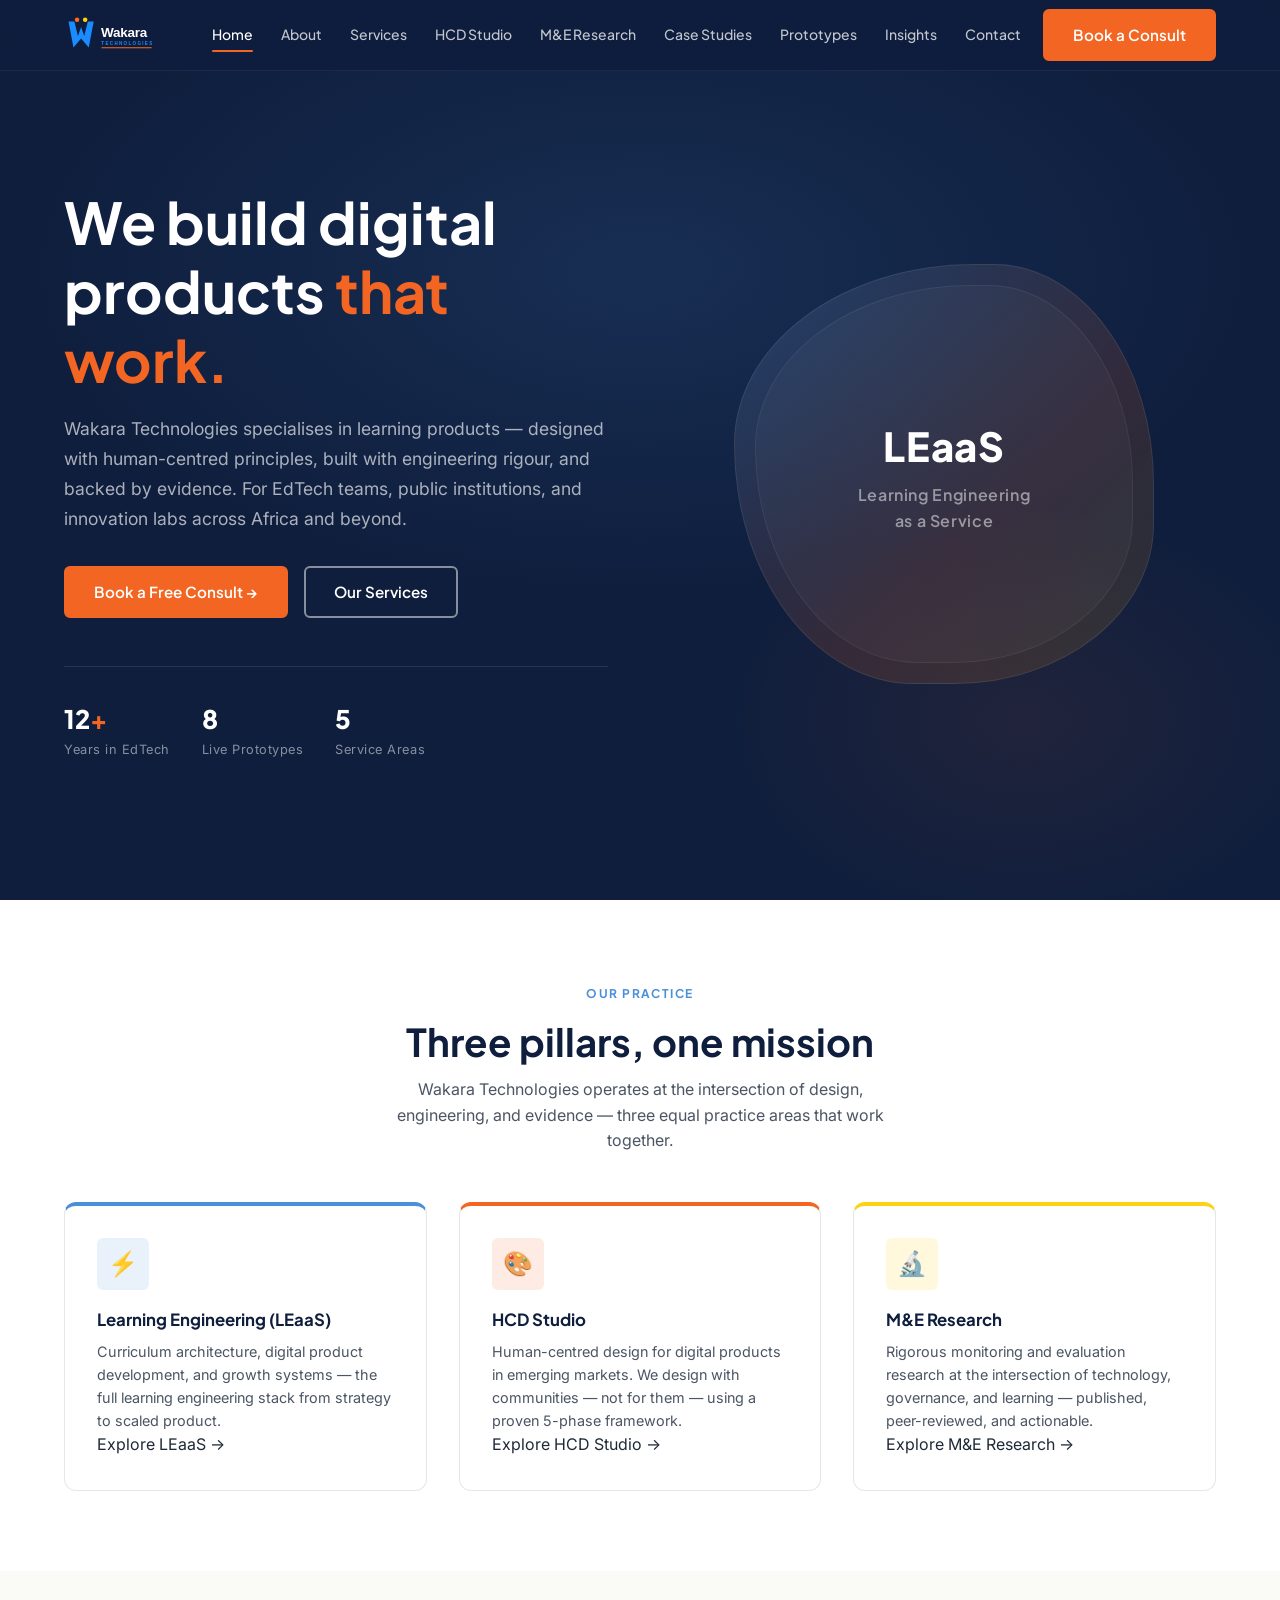
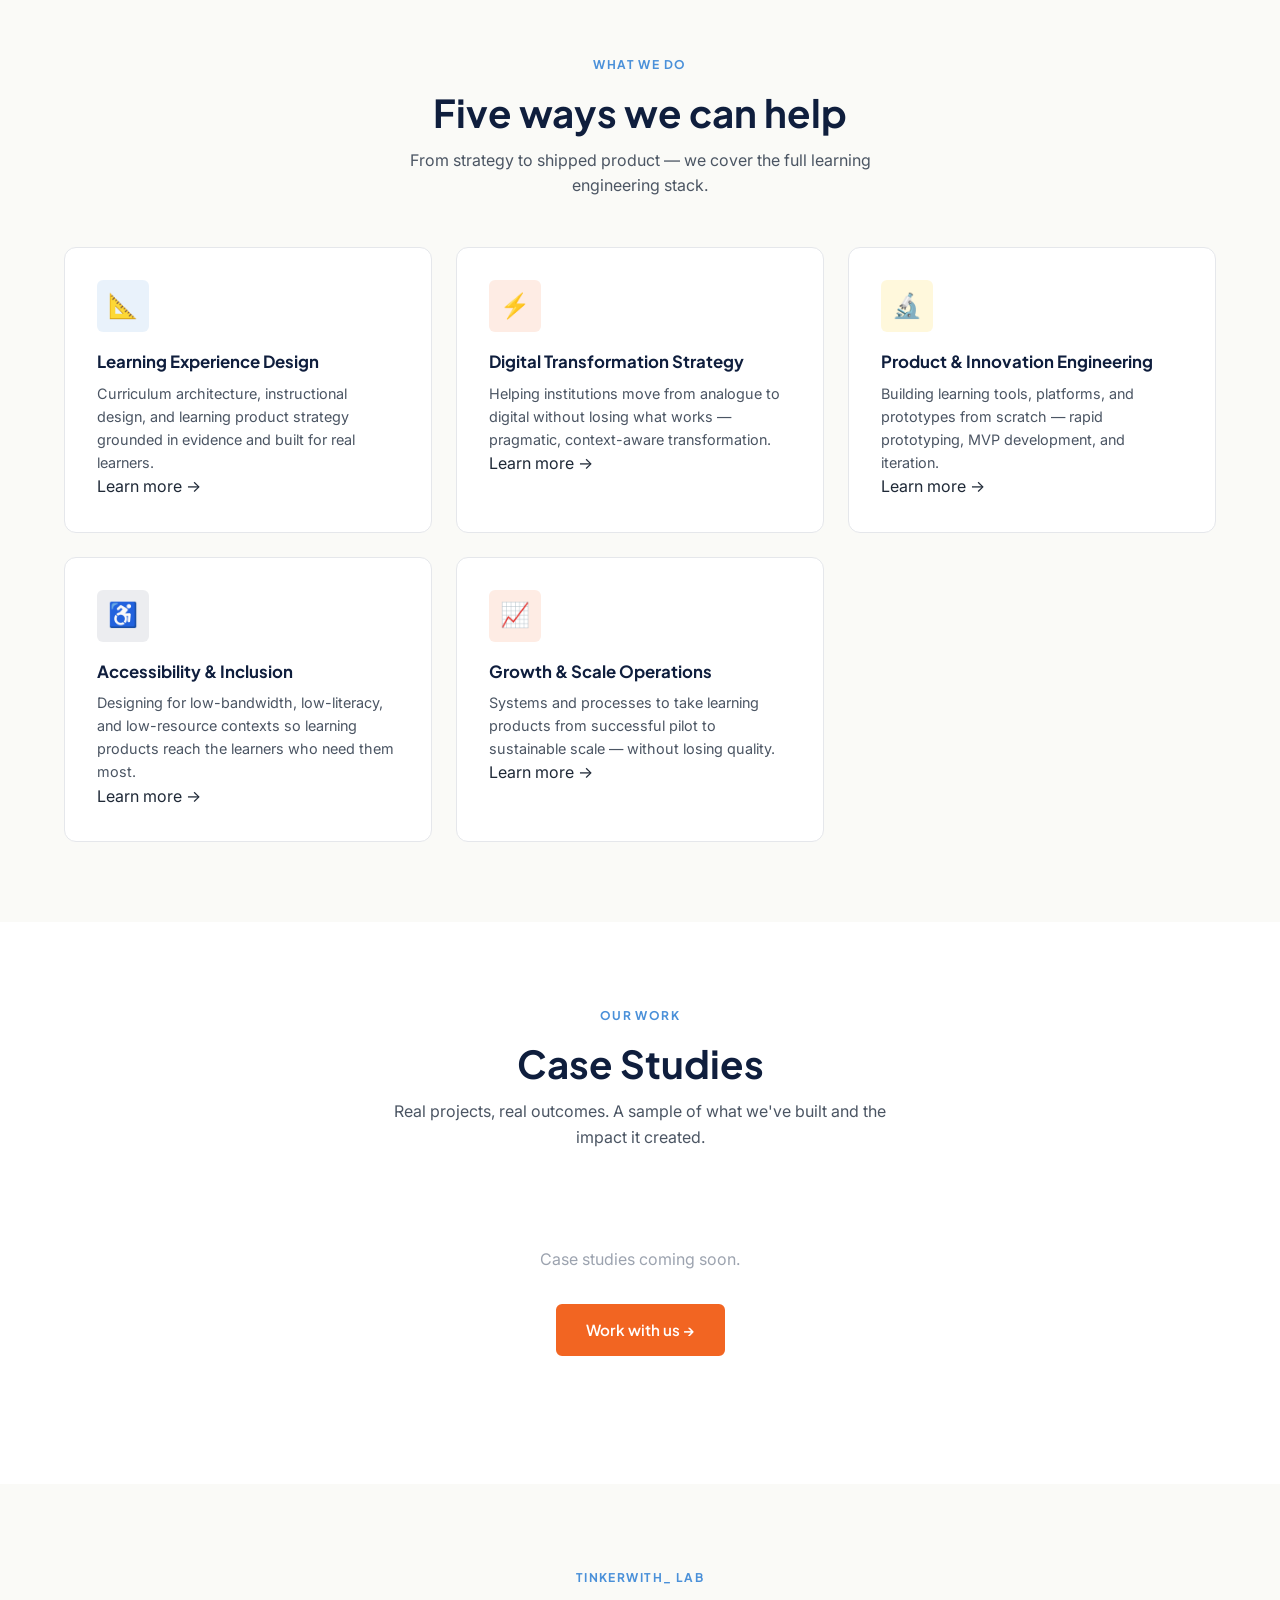
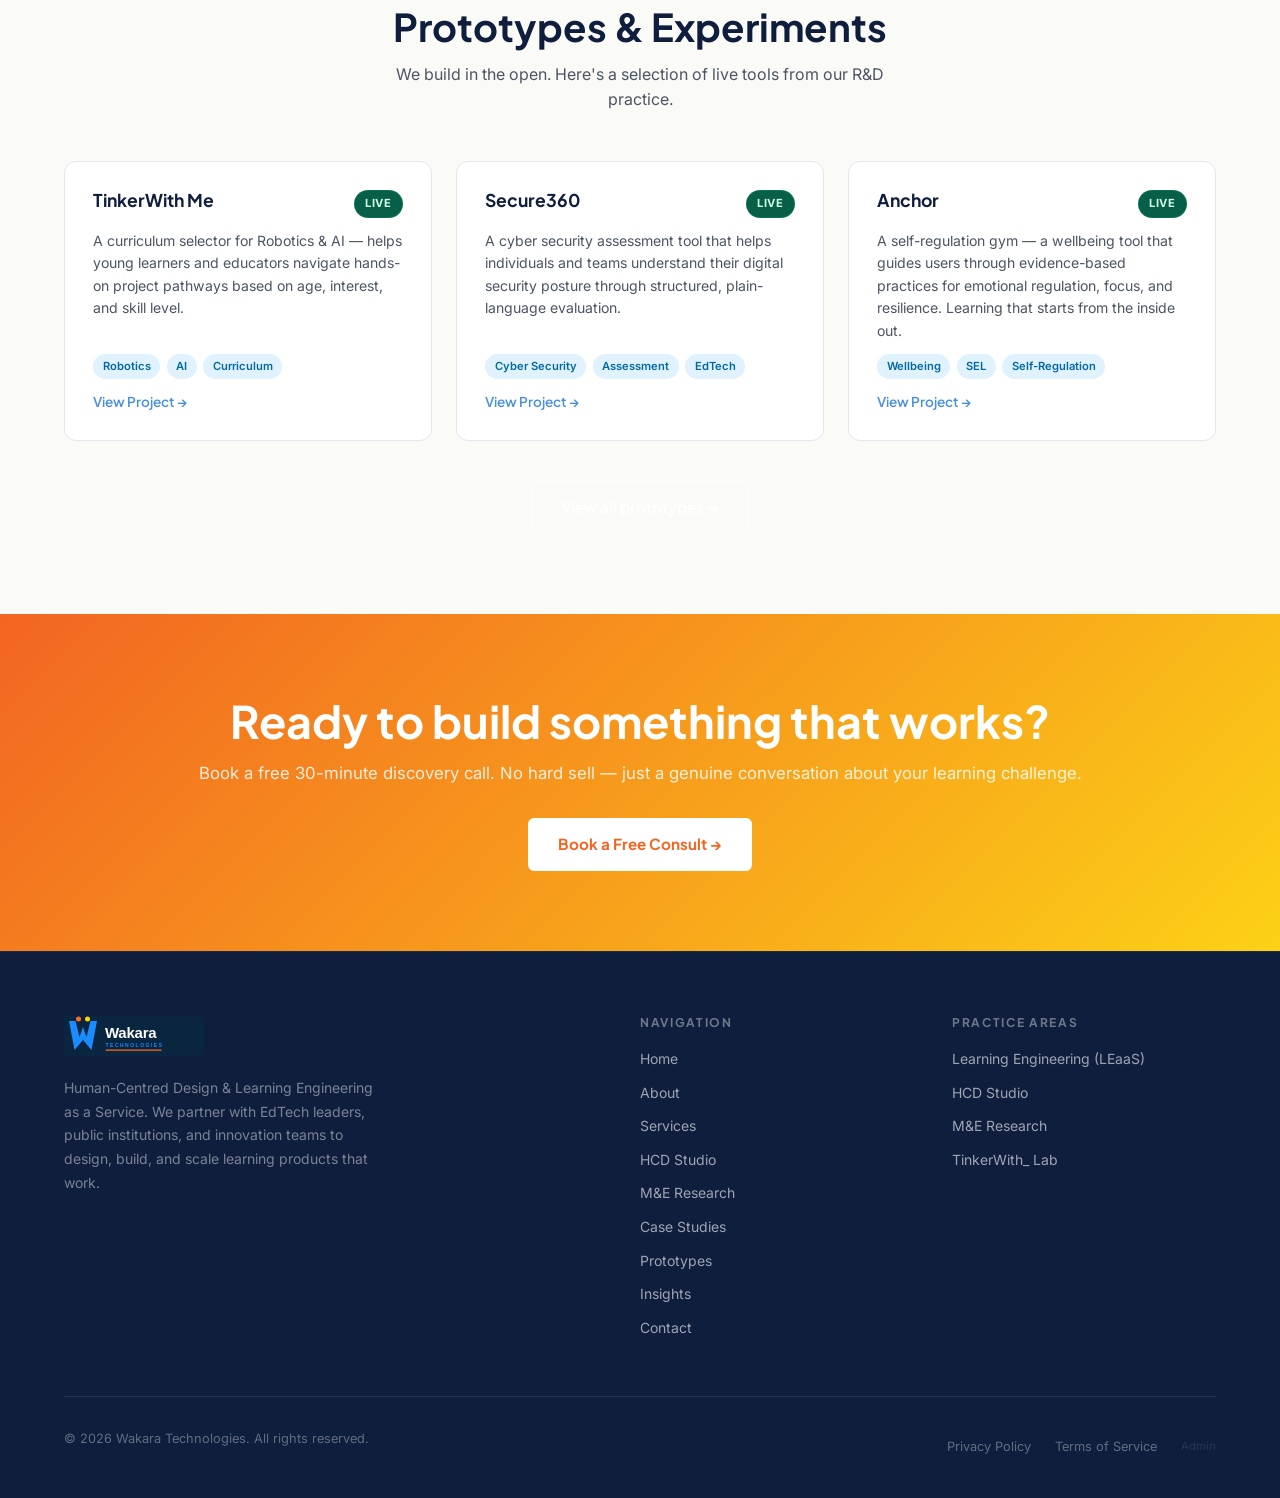
==== index.html @ ffd34d85 "Remove hero badge from homepage Co-Authored-By: Claude <noreply@anthropic.com>" ====
<!DOCTYPE html>
<html lang="en">
<head>
  <meta charset="UTF-8" />
  <meta name="viewport" content="width=device-width, initial-scale=1.0" />
  <link rel="icon" type="image/svg+xml" href="assets/images/wakara_favicon.svg" />
  <link rel="icon" type="image/png" sizes="32x32" href="assets/images/wakara_favicon_32px.png" />
  <meta name="description" content="Wakara Technologies — Learning Engineering as a Service. We partner with EdTech leaders, public institutions, and innovation teams to design, build, and scale learning products that work." />
  <title>Wakara Technologies — Learning Engineering as a Service</title>
  <link rel="preconnect" href="https://fonts.googleapis.com" />
  <link rel="preconnect" href="https://fonts.gstatic.com" crossorigin />
  <link href="https://fonts.googleapis.com/css2?family=Plus+Jakarta+Sans:wght@400;500;600;700;800&family=Inter:wght@300;400;500;600&display=swap" rel="stylesheet" />
  <link rel="stylesheet" href="assets/css/theme.css" />
  <!-- Google tag (gtag.js) -->
  <script async src="https://www.googletagmanager.com/gtag/js?id=G-FQJL37L7R7"></script>
  <script>
    window.dataLayer = window.dataLayer || [];
    function gtag(){dataLayer.push(arguments);}
    gtag('js', new Date());
    gtag('config', 'G-FQJL37L7R7');
  </script>
</head>
<body>
  <a href="#main-content" class="skip-link">Skip to main content</a>

  <!-- ===================== NAVBAR ===================== -->
  <nav class="navbar" role="navigation" aria-label="Main navigation">
    <div class="container nav-inner">
      <a href="index.html" class="nav-logo" aria-label="Wakara Technologies home">
        <img src="assets/images/wakara_logo_navbar.svg" alt="Wakara Technologies" class="nav-logo-img" />
      </a>
      <ul class="nav-links" role="list">
        <li><a href="index.html" class="active">Home</a></li>
        <li><a href="about.html">About</a></li>
        <li><a href="services.html">Services</a></li>
        <li><a href="hcd.html">HCD Studio</a></li>
        <li><a href="research.html">M&amp;E Research</a></li>
        <li><a href="case-studies.html">Case Studies</a></li>
        <li><a href="prototypes.html">Prototypes</a></li>
        <li><a href="insights.html">Insights</a></li>
        <li><a href="contact.html">Contact</a></li>
      </ul>
      <div class="nav-cta">
        <a href="https://calendar.app.google/kDBzfZApc8v6rd1K8" target="_blank" rel="noopener" class="btn btn-primary">Book a Consult</a>
      </div>
      <button class="hamburger" id="hamburger" aria-label="Toggle navigation" aria-expanded="false" aria-controls="mobileNav">
        <span></span><span></span><span></span>
      </button>
    </div>
  </nav>

  <div class="mobile-nav" id="mobileNav" aria-label="Mobile navigation">
    <a href="index.html" class="active">Home</a>
    <a href="about.html">About</a>
    <a href="services.html">Services</a>
    <a href="hcd.html">HCD Studio</a>
    <a href="research.html">M&amp;E Research</a>
    <a href="case-studies.html">Case Studies</a>
    <a href="prototypes.html">Prototypes</a>
    <a href="insights.html">Insights</a>
    <a href="contact.html">Contact</a>
    <div class="mobile-cta">
      <a href="https://calendar.app.google/kDBzfZApc8v6rd1K8" target="_blank" rel="noopener" class="btn btn-primary" style="width:100%;justify-content:center;">Book a Consult</a>
    </div>
  </div>

  <!-- ===================== HERO ===================== -->
  <section class="hero" id="main-content" aria-label="Hero section">
    <div class="container">
      <div class="hero-grid">
        <div>
          <h1 class="hero-title">We build digital products <span style="color:var(--orange);">that work.</span></h1>
          <p class="hero-subtitle">Wakara Technologies specialises in learning products — designed with human-centred principles, built with engineering rigour, and backed by evidence. For EdTech teams, public institutions, and innovation labs across Africa and beyond.</p>
          <div class="hero-ctas">
            <a href="https://calendar.app.google/kDBzfZApc8v6rd1K8" target="_blank" rel="noopener" class="btn btn-primary btn-lg">Book a Free Consult &rarr;</a>
            <a href="services.html" class="btn btn-outline btn-lg">Our Services</a>
          </div>
          <div class="hero-stats">
            <div class="stat-item">
              <div class="stat-val">12<span>+</span></div>
              <div class="stat-label">Years in EdTech</div>
            </div>
            <div class="stat-item">
              <div class="stat-val">8</div>
              <div class="stat-label">Live Prototypes</div>
            </div>
            <div class="stat-item">
              <div class="stat-val">5</div>
              <div class="stat-label">Service Areas</div>
            </div>
          </div>
        </div>
        <div class="hero-visual" aria-hidden="true">
          <div class="hero-blob">
            <div class="blob-text">
              <strong>LEaaS</strong>
              Learning Engineering<br>as a Service
            </div>
          </div>
        </div>
      </div>
    </div>
  </section>

  <!-- ===================== PRACTICE AREAS ===================== -->
  <section class="section section-light" aria-labelledby="practice-heading">
    <div class="container">
      <div class="text-center" style="margin-bottom:3rem;">
        <span class="section-label">Our Practice</span>
        <h2 id="practice-heading">Three pillars, one mission</h2>
        <p style="color:var(--gray-600);max-width:540px;margin:.75rem auto 0;font-size:1rem;">Wakara Technologies operates at the intersection of design, engineering, and evidence — three equal practice areas that work together.</p>
      </div>
      <div class="services-grid" style="grid-template-columns:repeat(auto-fit,minmax(280px,1fr));gap:2rem;">
        <a href="services.html" class="service-card card-hover" style="text-decoration:none;color:inherit;border-top:4px solid var(--sky);">
          <div class="service-icon icon-sky">⚡</div>
          <h3>Learning Engineering (LEaaS)</h3>
          <p>Curriculum architecture, digital product development, and growth systems — the full learning engineering stack from strategy to scaled product.</p>
          <span class="service-link">Explore LEaaS &rarr;</span>
        </a>
        <a href="hcd.html" class="service-card card-hover" style="text-decoration:none;color:inherit;border-top:4px solid var(--orange);">
          <div class="service-icon icon-orange">🎨</div>
          <h3>HCD Studio</h3>
          <p>Human-centred design for digital products in emerging markets. We design with communities — not for them — using a proven 5-phase framework.</p>
          <span class="service-link">Explore HCD Studio &rarr;</span>
        </a>
        <a href="research.html" class="service-card card-hover" style="text-decoration:none;color:inherit;border-top:4px solid var(--yellow);">
          <div class="service-icon icon-yellow">🔬</div>
          <h3>M&amp;E Research</h3>
          <p>Rigorous monitoring and evaluation research at the intersection of technology, governance, and learning — published, peer-reviewed, and actionable.</p>
          <span class="service-link">Explore M&amp;E Research &rarr;</span>
        </a>
      </div>
    </div>
  </section>

  <!-- ===================== SERVICES ===================== -->
  <section class="section section-cream" aria-labelledby="services-heading">
    <div class="container">
      <div class="text-center" style="margin-bottom:3rem;">
        <span class="section-label">What We Do</span>
        <h2 id="services-heading">Five ways we can help</h2>
        <p style="color:var(--gray-600);max-width:520px;margin:.75rem auto 0;font-size:1rem;">From strategy to shipped product — we cover the full learning engineering stack.</p>
      </div>
      <div class="services-grid">
        <div class="service-card card-hover">
          <div class="service-icon icon-sky">📐</div>
          <h3>Learning Experience Design</h3>
          <p>Curriculum architecture, instructional design, and learning product strategy grounded in evidence and built for real learners.</p>
          <a href="services.html" class="service-link">Learn more &rarr;</a>
        </div>
        <div class="service-card card-hover">
          <div class="service-icon icon-orange">⚡</div>
          <h3>Digital Transformation Strategy</h3>
          <p>Helping institutions move from analogue to digital without losing what works — pragmatic, context-aware transformation.</p>
          <a href="services.html" class="service-link">Learn more &rarr;</a>
        </div>
        <div class="service-card card-hover">
          <div class="service-icon icon-yellow">🔬</div>
          <h3>Product &amp; Innovation Engineering</h3>
          <p>Building learning tools, platforms, and prototypes from scratch — rapid prototyping, MVP development, and iteration.</p>
          <a href="services.html" class="service-link">Learn more &rarr;</a>
        </div>
        <div class="service-card card-hover">
          <div class="service-icon icon-navy">♿</div>
          <h3>Accessibility &amp; Inclusion</h3>
          <p>Designing for low-bandwidth, low-literacy, and low-resource contexts so learning products reach the learners who need them most.</p>
          <a href="services.html" class="service-link">Learn more &rarr;</a>
        </div>
        <div class="service-card card-hover">
          <div class="service-icon icon-orange">📈</div>
          <h3>Growth &amp; Scale Operations</h3>
          <p>Systems and processes to take learning products from successful pilot to sustainable scale — without losing quality.</p>
          <a href="services.html" class="service-link">Learn more &rarr;</a>
        </div>
      </div>
    </div>
  </section>

  <!-- ===================== CASE STUDIES ===================== -->
  <section class="section section-light" aria-labelledby="work-heading">
    <div class="container">
      <div class="text-center" style="margin-bottom:3rem;">
        <span class="section-label">Our Work</span>
        <h2 id="work-heading">Case Studies</h2>
        <p style="color:var(--gray-600);max-width:520px;margin:.75rem auto 0;font-size:1rem;">Real projects, real outcomes. A sample of what we've built and the impact it created.</p>
      </div>
      <div class="case-grid" id="case-grid">
        <div style="grid-column:1/-1;text-align:center;padding:3rem;">
          <p style="color:var(--gray-400);">Case studies coming soon.</p>
          <a href="contact.html" class="btn btn-primary" style="margin-top:1rem;">Work with us &rarr;</a>
        </div>
      </div>
    </div>
  </section>

  <!-- ===================== PROTOTYPES ===================== -->
  <section class="section section-cream" aria-labelledby="prototypes-heading">
    <div class="container">
      <div class="text-center" style="margin-bottom:3rem;">
        <span class="section-label">TinkerWith_ Lab</span>
        <h2 id="prototypes-heading">Prototypes &amp; Experiments</h2>
        <p style="color:var(--gray-600);max-width:520px;margin:.75rem auto 0;font-size:1rem;">We build in the open. Here's a selection of live tools from our R&amp;D practice.</p>
      </div>
      <div class="proto-grid" id="proto-grid-home">
        <div style="grid-column:1/-1;text-align:center;padding:2rem;color:var(--gray-400);">Loading prototypes…</div>
      </div>
      <div class="text-center" style="margin-top:2.5rem;">
        <a href="prototypes.html" class="btn btn-outline">View all prototypes &rarr;</a>
      </div>
    </div>
  </section>

  <!-- ===================== CTA ===================== -->
  <section class="cta-banner" aria-label="Call to action">
    <div class="container text-center">
      <h2>Ready to build something that works?</h2>
      <p>Book a free 30-minute discovery call. No hard sell — just a genuine conversation about your learning challenge.</p>
      <a href="https://calendar.app.google/kDBzfZApc8v6rd1K8" target="_blank" rel="noopener" class="btn btn-white">Book a Free Consult &rarr;</a>
    </div>
  </section>

  <!-- ===================== FOOTER ===================== -->
  <footer class="footer" role="contentinfo">
    <div class="container">
      <div class="footer-grid">
        <div class="footer-brand">
          <img src="assets/images/wakara_logo_dark_bg.svg" alt="Wakara Technologies" class="footer-logo-img" />
          <p class="footer-tagline">Human-Centred Design &amp; Learning Engineering as a Service. We partner with EdTech leaders, public institutions, and innovation teams to design, build, and scale learning products that work.</p>
        </div>
        <div class="footer-col">
          <h4>Navigation</h4>
          <ul>
            <li><a href="index.html">Home</a></li>
            <li><a href="about.html">About</a></li>
            <li><a href="services.html">Services</a></li>
            <li><a href="hcd.html">HCD Studio</a></li>
            <li><a href="research.html">M&amp;E Research</a></li>
            <li><a href="case-studies.html">Case Studies</a></li>
            <li><a href="prototypes.html">Prototypes</a></li>
            <li><a href="insights.html">Insights</a></li>
            <li><a href="contact.html">Contact</a></li>
          </ul>
        </div>
        <div class="footer-col">
          <h4>Practice Areas</h4>
          <ul>
            <li><a href="services.html">Learning Engineering (LEaaS)</a></li>
            <li><a href="hcd.html">HCD Studio</a></li>
            <li><a href="research.html">M&amp;E Research</a></li>
            <li><a href="prototypes.html">TinkerWith_ Lab</a></li>
          </ul>
        </div>
      </div>
      <div class="footer-bottom">
        <p class="footer-copy">&copy; 2026 Wakara Technologies. All rights reserved.</p>
        <div class="footer-legal">
          <a href="#">Privacy Policy</a>
          <a href="#">Terms of Service</a>
          <a href="admin.html" style="opacity:.3;font-size:.72rem;">Admin</a>
        </div>
      </div>
    </div>
  </footer>

  <script src="assets/js/theme.js"></script>
  <script>
    const badgeMap = { live:'badge-live', progress:'badge-progress', concept:'badge-concept' };
    const badgeLabel = { live:'Live', progress:'In Progress', concept:'Concept' };
    fetch('content.json?v=' + Date.now())
      .then(r => r.json())
      .then(data => {
        const grid = document.getElementById('proto-grid-home');
        if (!data.prototypes || !data.prototypes.length) {
          grid.innerHTML = '<div style="grid-column:1/-1;text-align:center;padding:2rem;color:var(--gray-400);">No prototypes yet.</div>';
          return;
        }
        const featured = data.prototypes.slice(0, 3);
        grid.innerHTML = featured.map(p => {
          const badge = badgeMap[p.status] || 'badge-concept';
          const label = badgeLabel[p.status] || 'Concept';
          const tags = (p.tags || []).map(t => `<span class="proto-tag">${t}</span>`).join('');
          const link = p.url
            ? `<a href="${p.url}" target="_blank" rel="noopener" class="proto-link">View Project &rarr;</a>`
            : `<span style="font-size:.8rem;color:var(--gray-400);">Coming soon</span>`;
          return `
          <article class="proto-card">
            <div class="proto-card-header">
              <h3>${p.name}</h3>
              <span class="badge ${badge}">${label}</span>
            </div>
            <p>${p.description}</p>
            <div class="proto-tags">${tags}</div>
            <div class="proto-footer">${link}</div>
          </article>`;
        }).join('');
      });

    fetch('content.json?v=' + Date.now())
      .then(r => r.json())
      .then(data => {
        const grid = document.getElementById('case-grid');
        if (!data.case_studies || !data.case_studies.length) return;
        grid.innerHTML = data.case_studies.map(c => `
          <div class="case-card card-hover">
            <div class="case-card-inner">
              <span class="case-tag">${c.sector || 'EdTech'}</span>
              <h3>${c.title}</h3>
              <p>${c.summary}</p>
              ${c.url ? `<a href="${c.url}" class="service-link">Read case study &rarr;</a>` : ''}
            </div>
          </div>`).join('');
      });
  </script>
</body>
</html>
---- assets/css/theme.css ----
/* ===================================================
   Wakara Technologies — theme.css
   Brand palette & design system
   =================================================== */

/* ---------- Google Fonts ---------- */
@import url('https://fonts.googleapis.com/css2?family=Plus+Jakarta+Sans:wght@400;500;600;700;800&family=Inter:wght@300;400;500;600&display=swap');

/* ---------- CSS Variables ---------- */
:root {
  --navy:        #0f1e3d;
  --navy-light:  #1a2d52;
  --sky:         #4a90d9;
  --orange:      #f26522;
  --yellow:      #fcd116;
  --cream:       #fafaf7;
  --white:       #ffffff;
  --gray-100:    #f3f4f6;
  --gray-200:    #e5e7eb;
  --gray-400:    #9ca3af;
  --gray-600:    #4b5563;
  --gray-800:    #1f2937;
  --green:       #10b981;

  --font-head: 'Plus Jakarta Sans', sans-serif;
  --font-body: 'Inter', sans-serif;

  --radius-sm:  6px;
  --radius-md:  12px;
  --radius-lg:  20px;

  --shadow-sm:  0 1px 3px rgba(0,0,0,.08);
  --shadow-md:  0 4px 16px rgba(0,0,0,.12);
  --shadow-lg:  0 8px 32px rgba(0,0,0,.18);
  --transition: all .25s ease;
}

/* ---------- Reset & Base ---------- */
*, *::before, *::after { box-sizing: border-box; margin: 0; padding: 0; }

html { scroll-behavior: smooth; font-size: 16px; }

body {
  font-family: var(--font-body);
  background: var(--cream);
  color: var(--gray-800);
  line-height: 1.6;
  -webkit-font-smoothing: antialiased;
}

img { max-width: 100%; display: block; }
a  { text-decoration: none; color: inherit; }
ul { list-style: none; }

/* ---------- Typography ---------- */
h1,h2,h3,h4,h5,h6 {
  font-family: var(--font-head);
  font-weight: 700;
  line-height: 1.2;
  color: var(--navy);
}

h1 { font-size: clamp(2.2rem, 5vw, 3.6rem); }
h2 { font-size: clamp(1.7rem, 3.5vw, 2.4rem); }
h3 { font-size: clamp(1.2rem, 2.5vw, 1.5rem); }

p { margin-bottom: 1rem; }

/* ---------- Utility ---------- */
.container {
  max-width: 1200px;
  margin: 0 auto;
  padding: 0 1.5rem;
}

.gradient-text {
  background: linear-gradient(90deg, var(--orange) 0%, var(--yellow) 100%);
  -webkit-background-clip: text;
  -webkit-text-fill-color: transparent;
  background-clip: text;
}

.section { padding: 5rem 0; }
.section-sm { padding: 3rem 0; }
.section-dark { background: var(--navy); }
.section-light { background: var(--white); }
.section-cream { background: var(--cream); }

.text-center { text-align: center; }
.text-white  { color: var(--white); }
.text-sky    { color: var(--sky); }
.text-orange { color: var(--orange); }

.section-label {
  display: inline-block;
  font-family: var(--font-head);
  font-size: .75rem;
  font-weight: 700;
  letter-spacing: .12em;
  text-transform: uppercase;
  color: var(--sky);
  margin-bottom: 1rem;
}

.section-title {
  margin-bottom: 1rem;
}

.section-subtitle {
  font-size: 1.1rem;
  color: var(--gray-600);
  max-width: 640px;
  margin: 0 auto 3rem;
}

/* ---------- Buttons ---------- */
.btn {
  display: inline-flex;
  align-items: center;
  gap: .5rem;
  padding: .75rem 1.75rem;
  border-radius: var(--radius-sm);
  font-family: var(--font-head);
  font-size: .95rem;
  font-weight: 600;
  cursor: pointer;
  border: 2px solid transparent;
  transition: var(--transition);
  white-space: nowrap;
}

.btn-primary {
  background: var(--orange);
  color: var(--white);
  border-color: var(--orange);
}
.btn-primary:hover {
  background: #d9581a;
  border-color: #d9581a;
  transform: translateY(-2px);
  box-shadow: 0 6px 20px rgba(242,101,34,.35);
}

.btn-outline {
  background: transparent;
  color: var(--white);
  border-color: rgba(255,255,255,.5);
}
.btn-outline:hover {
  border-color: var(--white);
  background: rgba(255,255,255,.08);
  transform: translateY(-2px);
}

.btn-outline-dark {
  background: transparent;
  color: var(--navy);
  border-color: var(--navy);
}
.btn-outline-dark:hover {
  background: var(--navy);
  color: var(--white);
  transform: translateY(-2px);
}

/* ---------- Navbar ---------- */
.navbar {
  position: fixed;
  top: 0; left: 0; right: 0;
  z-index: 1000;
  background: rgba(15,30,61,.92);
  backdrop-filter: blur(12px);
  -webkit-backdrop-filter: blur(12px);
  border-bottom: 1px solid rgba(255,255,255,.06);
  transition: box-shadow .3s ease;
}

.navbar.scrolled {
  box-shadow: 0 4px 24px rgba(0,0,0,.35);
}

.nav-inner {
  display: flex;
  align-items: center;
  justify-content: space-between;
  height: 70px;
}

.nav-logo {
  display: flex;
  align-items: center;
  line-height: 1;
}

.nav-logo-img {
  height: 36px;
  width: auto;
  display: block;
}

.nav-links {
  display: flex;
  align-items: center;
  gap: .25rem;
}

.nav-links a {
  position: relative;
  padding: .4rem .75rem;
  font-family: var(--font-head);
  font-size: .875rem;
  font-weight: 500;
  color: rgba(255,255,255,.75);
  border-radius: var(--radius-sm);
  transition: var(--transition);
}

.nav-links a:hover {
  color: var(--white);
  background: rgba(255,255,255,.06);
}

.nav-links a.active {
  color: var(--white);
}

.nav-links a.active::after {
  content: '';
  position: absolute;
  bottom: -2px;
  left: .75rem;
  right: .75rem;
  height: 2px;
  background: var(--orange);
  border-radius: 2px;
}

.nav-cta {
  display: flex;
  align-items: center;
  gap: .75rem;
}

/* Hamburger */
.hamburger {
  display: none;
  flex-direction: column;
  gap: 5px;
  cursor: pointer;
  padding: .5rem;
  border-radius: var(--radius-sm);
  transition: var(--transition);
}

.hamburger span {
  display: block;
  width: 24px;
  height: 2px;
  background: var(--white);
  border-radius: 2px;
  transition: var(--transition);
}

.hamburger.open span:nth-child(1) { transform: translateY(7px) rotate(45deg); }
.hamburger.open span:nth-child(2) { opacity: 0; }
.hamburger.open span:nth-child(3) { transform: translateY(-7px) rotate(-45deg); }

/* ---------- Mobile Nav ---------- */
.mobile-nav {
  display: none;
  position: fixed;
  top: 70px; left: 0; right: 0;
  background: var(--navy);
  border-bottom: 1px solid rgba(255,255,255,.08);
  z-index: 999;
  padding: 1rem 0;
  transform: translateY(-10px);
  opacity: 0;
  transition: opacity .25s ease, transform .25s ease;
  pointer-events: none;
}

.mobile-nav.open {
  opacity: 1;
  transform: translateY(0);
  pointer-events: all;
}

.mobile-nav a {
  display: block;
  padding: .75rem 1.5rem;
  font-family: var(--font-head);
  font-size: .95rem;
  font-weight: 500;
  color: rgba(255,255,255,.8);
  border-left: 3px solid transparent;
  transition: var(--transition);
}

.mobile-nav a:hover,
.mobile-nav a.active {
  color: var(--white);
  border-left-color: var(--orange);
  background: rgba(255,255,255,.04);
}

.mobile-nav .mobile-cta {
  margin: 1rem 1.5rem 0;
}

/* ---------- Page Hero ---------- */
.page-hero {
  padding: 8rem 0 4rem;
  background: var(--navy);
  position: relative;
  overflow: hidden;
}

.page-hero::before {
  content: '';
  position: absolute;
  top: -60%;
  left: -20%;
  width: 700px;
  height: 700px;
  background: radial-gradient(circle, rgba(74,144,217,.12) 0%, transparent 70%);
  pointer-events: none;
}

.page-hero::after {
  content: '';
  position: absolute;
  bottom: -40%;
  right: -10%;
  width: 500px;
  height: 500px;
  background: radial-gradient(circle, rgba(242,101,34,.08) 0%, transparent 70%);
  pointer-events: none;
}

.page-hero-content {
  position: relative;
  z-index: 1;
}

.page-hero h1 {
  color: var(--white);
  margin-bottom: .75rem;
}

.page-hero .hero-sub {
  font-size: 1.15rem;
  color: rgba(255,255,255,.65);
  max-width: 580px;
}

/* ---------- Home Hero ---------- */
.hero {
  min-height: 100vh;
  display: flex;
  align-items: center;
  background: var(--navy);
  position: relative;
  overflow: hidden;
  padding: 7rem 0 4rem;
}

.hero::before {
  content: '';
  position: absolute;
  inset: 0;
  background:
    radial-gradient(ellipse 80% 60% at 50% 30%, rgba(74,144,217,.14) 0%, transparent 60%),
    radial-gradient(ellipse 40% 40% at 80% 80%, rgba(242,101,34,.08) 0%, transparent 60%);
  pointer-events: none;
}

.hero-grid {
  display: grid;
  grid-template-columns: 1fr 1fr;
  gap: 4rem;
  align-items: center;
  position: relative;
  z-index: 1;
}

.hero-badge {
  display: inline-flex;
  align-items: center;
  gap: .5rem;
  background: rgba(255,255,255,.07);
  border: 1px solid rgba(255,255,255,.12);
  border-radius: 999px;
  padding: .35rem .9rem;
  margin-bottom: 1.5rem;
  font-family: var(--font-head);
  font-size: .8rem;
  font-weight: 600;
  color: var(--yellow);
  letter-spacing: .04em;
}

.pulse-dot {
  width: 8px;
  height: 8px;
  background: var(--yellow);
  border-radius: 50%;
  animation: pulse 2s infinite;
}

@keyframes pulse {
  0%,100% { box-shadow: 0 0 0 0 rgba(252,209,22,.4); }
  50%      { box-shadow: 0 0 0 6px rgba(252,209,22,0); }
}

.hero-title {
  color: var(--white);
  margin-bottom: 1.25rem;
}

.hero-subtitle {
  font-size: 1.1rem;
  color: rgba(255,255,255,.65);
  margin-bottom: 2rem;
  line-height: 1.7;
}

.hero-ctas {
  display: flex;
  flex-wrap: wrap;
  gap: 1rem;
  margin-bottom: 3rem;
}

.hero-stats {
  display: flex;
  flex-wrap: wrap;
  gap: 2rem;
  padding-top: 2rem;
  border-top: 1px solid rgba(255,255,255,.1);
}

.stat-item .stat-val {
  font-family: var(--font-head);
  font-size: 1.6rem;
  font-weight: 800;
  color: var(--white);
}

.stat-item .stat-val span { color: var(--orange); }

.stat-item .stat-label {
  font-size: .8rem;
  color: rgba(255,255,255,.5);
  letter-spacing: .04em;
}

/* Hero visual blob */
.hero-visual {
  display: flex;
  justify-content: center;
  align-items: center;
}

.hero-blob {
  width: 420px;
  height: 420px;
  background: linear-gradient(135deg, rgba(74,144,217,.2) 0%, rgba(242,101,34,.15) 60%, rgba(252,209,22,.1) 100%);
  border-radius: 60% 40% 50% 45% / 45% 55% 40% 60%;
  border: 1px solid rgba(255,255,255,.08);
  display: flex;
  align-items: center;
  justify-content: center;
  animation: blobFloat 8s ease-in-out infinite;
  position: relative;
}

.hero-blob::before {
  content: '';
  position: absolute;
  inset: 20px;
  border-radius: inherit;
  background: rgba(255,255,255,.03);
  border: 1px solid rgba(255,255,255,.06);
}

.blob-text {
  font-family: var(--font-head);
  font-size: 1rem;
  font-weight: 600;
  color: rgba(255,255,255,.5);
  text-align: center;
  letter-spacing: .04em;
  z-index: 1;
  padding: 1rem;
}

.blob-text strong {
  display: block;
  font-size: 2.5rem;
  font-weight: 800;
  color: var(--white);
  margin-bottom: .25rem;
}

@keyframes blobFloat {
  0%,100% { transform: translateY(0) rotate(0deg); border-radius: 60% 40% 50% 45% / 45% 55% 40% 60%; }
  33%      { transform: translateY(-16px) rotate(2deg); border-radius: 50% 50% 45% 55% / 55% 45% 55% 45%; }
  66%      { transform: translateY(8px) rotate(-1deg); border-radius: 55% 45% 55% 45% / 50% 50% 50% 50%; }
}

/* ---------- Service Cards ---------- */
.services-grid {
  display: grid;
  grid-template-columns: repeat(3, 1fr);
  gap: 1.5rem;
}

.service-card {
  background: var(--white);
  border-radius: var(--radius-md);
  padding: 2rem;
  border: 1px solid var(--gray-200);
  transition: var(--transition);
  position: relative;
  overflow: hidden;
}

.service-card::before {
  content: '';
  position: absolute;
  top: 0; left: 0; right: 0;
  height: 3px;
  background: linear-gradient(90deg, var(--sky), var(--orange));
  opacity: 0;
  transition: var(--transition);
}

.service-card:hover::before { opacity: 1; }

.service-icon {
  width: 52px;
  height: 52px;
  border-radius: var(--radius-sm);
  display: flex;
  align-items: center;
  justify-content: center;
  font-size: 1.5rem;
  margin-bottom: 1.25rem;
}

.icon-sky    { background: rgba(74,144,217,.12); }
.icon-orange { background: rgba(242,101,34,.12); }
.icon-yellow { background: rgba(252,209,22,.15); }
.icon-navy   { background: rgba(15,30,61,.08); }

.service-card h3 {
  font-size: 1.05rem;
  margin-bottom: .6rem;
  color: var(--navy);
}

.service-card p {
  font-size: .9rem;
  color: var(--gray-600);
  margin: 0;
}

.service-cta-card {
  background: linear-gradient(135deg, var(--navy) 0%, #1e4080 100%);
  border: none;
  color: var(--white);
  display: flex;
  flex-direction: column;
  justify-content: center;
  min-height: 180px;
}

.service-cta-card h3 { color: var(--white); }
.service-cta-card p  { color: rgba(255,255,255,.65); }

/* ---------- Case Study Cards ---------- */
.case-grid {
  display: grid;
  grid-template-columns: repeat(3, 1fr);
  gap: 1.5rem;
}

.case-card {
  border-radius: var(--radius-md);
  overflow: hidden;
  position: relative;
  min-height: 320px;
  display: flex;
  flex-direction: column;
  justify-content: flex-end;
  transition: var(--transition);
}

.case-bg {
  position: absolute;
  inset: 0;
  z-index: 0;
}

.case-bg-1 { background: linear-gradient(135deg, #1a2d52 0%, #0f1e3d 100%); }
.case-bg-2 { background: linear-gradient(135deg, #1e3a5f 0%, #0f1e3d 100%); }
.case-bg-3 { background: linear-gradient(135deg, #2a1f4f 0%, #0f1e3d 100%); }

.case-overlay {
  position: absolute;
  inset: 0;
  background: linear-gradient(to top, rgba(0,0,0,.75) 0%, transparent 60%);
  z-index: 1;
}

.case-content {
  position: relative;
  z-index: 2;
  padding: 1.75rem;
}

.case-tag {
  display: inline-block;
  background: rgba(255,255,255,.12);
  color: rgba(255,255,255,.8);
  font-size: .7rem;
  font-weight: 600;
  letter-spacing: .1em;
  text-transform: uppercase;
  padding: .25rem .65rem;
  border-radius: 999px;
  margin-bottom: .75rem;
}

.case-card h3 {
  color: var(--white);
  font-size: 1.2rem;
  margin-bottom: .4rem;
}

.case-card p {
  font-size: .875rem;
  color: rgba(255,255,255,.65);
  margin-bottom: 1rem;
}

.case-stat {
  font-family: var(--font-head);
  font-weight: 700;
  color: var(--yellow);
  font-size: 1.1rem;
}

/* Case study full-width variant */
.case-card-full {
  min-height: 260px;
  border-radius: var(--radius-md);
  margin-bottom: 1.5rem;
}

/* ---------- Package Cards ---------- */
.packages-grid {
  display: grid;
  grid-template-columns: repeat(2, 1fr);
  gap: 1.5rem;
}

.package-card {
  background: var(--white);
  border-radius: var(--radius-md);
  padding: 2.25rem;
  border: 1px solid var(--gray-200);
  border-top: 4px solid transparent;
  transition: var(--transition);
}

.package-card:hover {
  border-top-color: var(--orange);
  box-shadow: var(--shadow-lg);
  transform: translateY(-4px);
}

.package-number {
  font-family: var(--font-head);
  font-size: .75rem;
  font-weight: 700;
  letter-spacing: .14em;
  text-transform: uppercase;
  color: var(--sky);
  margin-bottom: .5rem;
}

.package-card h3 {
  color: var(--navy);
  margin-bottom: .75rem;
  font-size: 1.3rem;
}

.package-card p {
  color: var(--gray-600);
  font-size: .95rem;
  margin: 0;
}

/* ---------- Prototype Cards ---------- */
.proto-grid {
  display: grid;
  grid-template-columns: repeat(3, 1fr);
  gap: 1.5rem;
}

.proto-card {
  background: var(--white);
  border-radius: var(--radius-md);
  padding: 1.75rem;
  border: 1px solid var(--gray-200);
  transition: var(--transition);
  display: flex;
  flex-direction: column;
  gap: .75rem;
}

.proto-card-header {
  display: flex;
  align-items: flex-start;
  justify-content: space-between;
  gap: .5rem;
}

.proto-card h3 {
  font-size: 1.1rem;
  color: var(--navy);
  flex: 1;
}

.proto-card p {
  font-size: .88rem;
  color: var(--gray-600);
  line-height: 1.6;
  flex: 1;
  margin: 0;
}

.proto-tags {
  display: flex;
  flex-wrap: wrap;
  gap: .4rem;
}

.proto-tag {
  background: #e0f2fe;
  color: #0369a1;
  font-size: .7rem;
  font-weight: 600;
  padding: .2rem .6rem;
  border-radius: 999px;
}

.proto-footer {
  display: flex;
  align-items: center;
  justify-content: space-between;
  margin-top: auto;
}

.proto-link {
  font-family: var(--font-head);
  font-size: .85rem;
  font-weight: 600;
  color: var(--sky);
  transition: var(--transition);
}

.proto-link:hover {
  color: var(--orange);
}

/* Status Badges */
.badge {
  display: inline-block;
  font-size: .7rem;
  font-weight: 700;
  letter-spacing: .06em;
  text-transform: uppercase;
  padding: .25rem .65rem;
  border-radius: 999px;
}

.badge-live     { background: rgba(16,185,129,.12); color: #059669; border: 1px solid rgba(16,185,129,.25); }
.badge-progress { background: rgba(252,209,22,.15); color: #92600a; border: 1px solid rgba(252,209,22,.35); }
.badge-concept  { background: rgba(156,163,175,.12); color: #4b5563; border: 1px solid rgba(156,163,175,.25); }

/* ---------- Insight Cards ---------- */
.insights-grid {
  display: grid;
  grid-template-columns: repeat(3, 1fr);
  gap: 1.5rem;
}

.insight-card {
  background: var(--white);
  border-radius: var(--radius-md);
  overflow: hidden;
  border: 1px solid var(--gray-200);
  transition: var(--transition);
  display: flex;
  flex-direction: column;
}

.insight-img {
  height: 180px;
  background: linear-gradient(135deg, var(--navy-light) 0%, var(--navy) 100%);
  position: relative;
  overflow: hidden;
  flex-shrink: 0;
}

.insight-img-inner {
  position: absolute;
  inset: 0;
  display: flex;
  align-items: center;
  justify-content: center;
  font-size: 3rem;
  opacity: .3;
}

.insight-body {
  padding: 1.5rem;
  flex: 1;
  display: flex;
  flex-direction: column;
}

.insight-cat {
  font-size: .72rem;
  font-weight: 700;
  letter-spacing: .1em;
  text-transform: uppercase;
  color: var(--sky);
  margin-bottom: .5rem;
}

.insight-card h3 {
  font-size: 1rem;
  color: var(--navy);
  margin-bottom: .6rem;
  line-height: 1.4;
}

.insight-card p {
  font-size: .875rem;
  color: var(--gray-600);
  flex: 1;
  margin: 0;
}

.insight-link {
  display: inline-flex;
  align-items: center;
  gap: .3rem;
  margin-top: 1.25rem;
  font-family: var(--font-head);
  font-size: .85rem;
  font-weight: 600;
  color: var(--sky);
  transition: var(--transition);
}

.insight-link:hover { color: var(--orange); gap: .5rem; }

/* ---------- Contact ---------- */
.contact-grid {
  display: grid;
  grid-template-columns: 1fr 1.5fr;
  gap: 4rem;
  align-items: start;
}

.contact-info h2 { margin-bottom: 1rem; }

.contact-item {
  display: flex;
  gap: 1rem;
  margin-bottom: 1.75rem;
  align-items: flex-start;
}

.contact-icon {
  width: 44px;
  height: 44px;
  background: rgba(74,144,217,.1);
  border-radius: var(--radius-sm);
  display: flex;
  align-items: center;
  justify-content: center;
  font-size: 1.2rem;
  flex-shrink: 0;
}

.contact-item-label {
  font-family: var(--font-head);
  font-size: .75rem;
  font-weight: 600;
  letter-spacing: .1em;
  text-transform: uppercase;
  color: var(--sky);
  margin-bottom: .2rem;
}

.contact-item-val {
  font-size: .95rem;
  color: var(--gray-800);
  font-weight: 500;
}

/* Contact Form */
.contact-form {
  background: var(--white);
  border-radius: var(--radius-lg);
  padding: 2.5rem;
  border: 1px solid var(--gray-200);
  box-shadow: var(--shadow-md);
}

.form-group {
  margin-bottom: 1.25rem;
}

.form-group label {
  display: block;
  font-family: var(--font-head);
  font-size: .8rem;
  font-weight: 600;
  letter-spacing: .06em;
  text-transform: uppercase;
  color: var(--gray-600);
  margin-bottom: .4rem;
}

.form-group input,
.form-group textarea {
  width: 100%;
  padding: .75rem 1rem;
  border: 1px solid var(--gray-200);
  border-radius: var(--radius-sm);
  font-family: var(--font-body);
  font-size: .95rem;
  color: var(--gray-800);
  background: var(--cream);
  transition: var(--transition);
  outline: none;
}

.form-group input:focus,
.form-group textarea:focus {
  border-color: var(--sky);
  background: var(--white);
  box-shadow: 0 0 0 3px rgba(74,144,217,.12);
}

.form-group textarea {
  resize: vertical;
  min-height: 140px;
}

.form-note {
  font-size: .8rem;
  color: var(--gray-400);
  margin-top: 1rem;
  font-style: italic;
}

/* ---------- CTA Banner ---------- */
.cta-banner {
  background: linear-gradient(135deg, var(--orange) 0%, var(--yellow) 100%);
  padding: 5rem 0;
  text-align: center;
}

.cta-banner h2 {
  color: var(--white);
  font-size: clamp(1.8rem, 4vw, 2.8rem);
  margin-bottom: .75rem;
}

.cta-banner p {
  color: rgba(255,255,255,.85);
  font-size: 1.05rem;
  margin-bottom: 2rem;
}

.btn-white {
  background: var(--white);
  color: var(--orange);
  border-color: var(--white);
  font-weight: 700;
}

.btn-white:hover {
  background: var(--cream);
  transform: translateY(-2px);
  box-shadow: 0 8px 24px rgba(0,0,0,.15);
}

/* ---------- Credentials & About ---------- */
.cred-card {
  background: var(--navy);
  border-radius: var(--radius-md);
  padding: 2rem;
  margin-top: 2rem;
}

.cred-card h3 {
  color: var(--yellow);
  font-size: 1rem;
  letter-spacing: .06em;
  text-transform: uppercase;
  margin-bottom: 1.25rem;
}

.cred-item {
  display: flex;
  align-items: flex-start;
  gap: 1rem;
  padding: .75rem 0;
  border-bottom: 1px solid rgba(255,255,255,.07);
}

.cred-item:last-child { border-bottom: none; }

.cred-dot {
  width: 8px;
  height: 8px;
  background: var(--orange);
  border-radius: 50%;
  margin-top: .4rem;
  flex-shrink: 0;
}

.cred-text { color: rgba(255,255,255,.8); font-size: .9rem; }
.cred-text strong { color: var(--white); }

.career-grid {
  display: grid;
  grid-template-columns: repeat(2, 1fr);
  gap: 1rem;
  margin-top: 2rem;
}

.career-card {
  background: var(--white);
  border-radius: var(--radius-md);
  padding: 1.5rem;
  border: 1px solid var(--gray-200);
  border-left: 4px solid var(--sky);
}

.career-role {
  font-family: var(--font-head);
  font-weight: 700;
  color: var(--navy);
  font-size: .95rem;
  margin-bottom: .25rem;
}

.career-org {
  font-size: .85rem;
  color: var(--gray-600);
}

/* ---------- Footer ---------- */
.footer {
  background: var(--navy);
  padding: 4rem 0 2rem;
  border-top: 1px solid rgba(255,255,255,.06);
}

.footer-grid {
  display: grid;
  grid-template-columns: 2fr 1fr 1fr;
  gap: 3rem;
  padding-bottom: 3rem;
  border-bottom: 1px solid rgba(255,255,255,.08);
  margin-bottom: 2rem;
}

.footer-logo-img {
  height: 40px;
  width: auto;
  display: block;
  margin-bottom: 1.25rem;
}

.footer-tagline {
  font-size: .875rem;
  color: rgba(255,255,255,.45);
  line-height: 1.7;
  max-width: 320px;
}

.footer-col h4 {
  font-family: var(--font-head);
  font-size: .75rem;
  font-weight: 700;
  letter-spacing: .14em;
  text-transform: uppercase;
  color: rgba(255,255,255,.4);
  margin-bottom: 1rem;
}

.footer-col ul li { margin-bottom: .5rem; }

.footer-col ul li a {
  font-size: .875rem;
  color: rgba(255,255,255,.6);
  transition: var(--transition);
}

.footer-col ul li a:hover { color: var(--white); }

.footer-bottom {
  display: flex;
  align-items: center;
  justify-content: space-between;
  flex-wrap: wrap;
  gap: 1rem;
}

.footer-copy {
  font-size: .8rem;
  color: rgba(255,255,255,.35);
}

.footer-legal {
  display: flex;
  gap: 1.5rem;
}

.footer-legal a {
  font-size: .8rem;
  color: rgba(255,255,255,.35);
  transition: var(--transition);
}

.footer-legal a:hover { color: rgba(255,255,255,.65); }

/* ---------- Card hover utility ---------- */
.card-hover {
  transition: transform .25s ease, box-shadow .25s ease;
}

.card-hover:hover {
  transform: translateY(-6px);
  box-shadow: var(--shadow-lg);
}

/* ---------- Fade-in on scroll ---------- */
.fade-in {
  opacity: 0;
  transform: translateY(24px);
  transition: opacity .55s ease, transform .55s ease;
}

.fade-in.visible {
  opacity: 1;
  transform: translateY(0);
}

/* ---------- Section divider ---------- */
.divider {
  width: 48px;
  height: 4px;
  background: linear-gradient(90deg, var(--orange), var(--yellow));
  border-radius: 2px;
  margin-bottom: 1.5rem;
}

/* ---------- Two-col about layout ---------- */
.about-grid {
  display: grid;
  grid-template-columns: 1.2fr 1fr;
  gap: 4rem;
  align-items: start;
}

/* ---------- Services expanded ---------- */
.service-expanded {
  background: var(--white);
  border-radius: var(--radius-md);
  padding: 2.25rem;
  border: 1px solid var(--gray-200);
  display: grid;
  grid-template-columns: auto 1fr;
  gap: 1.5rem;
  align-items: start;
  margin-bottom: 1.25rem;
  transition: var(--transition);
}

.service-expanded:hover {
  box-shadow: var(--shadow-md);
  border-color: var(--sky);
}

.service-expanded h3 { margin-bottom: .5rem; }
.service-expanded p  { color: var(--gray-600); font-size: .95rem; margin: 0; }

/* ---------- Scroll padding for fixed nav ---------- */
[id] { scroll-margin-top: 90px; }

/* ===================================================
   RESPONSIVE
   =================================================== */

/* 1024px — two-column collapses */
@media (max-width: 1024px) {
  .hero-grid    { grid-template-columns: 1fr; text-align: center; }
  .hero-visual  { display: none; }
  .hero-ctas    { justify-content: center; }
  .hero-stats   { justify-content: center; }

  .services-grid  { grid-template-columns: repeat(2, 1fr); }
  .case-grid      { grid-template-columns: repeat(2, 1fr); }
  .packages-grid  { grid-template-columns: repeat(2, 1fr); }
  .proto-grid     { grid-template-columns: repeat(2, 1fr); }
  .insights-grid  { grid-template-columns: repeat(2, 1fr); }

  .about-grid     { grid-template-columns: 1fr; }
  .contact-grid   { grid-template-columns: 1fr; }

  .footer-grid    { grid-template-columns: 1fr 1fr; }
  .footer-brand   { grid-column: span 2; }
}

/* 640px — single column */
@media (max-width: 640px) {
  .services-grid  { grid-template-columns: 1fr; }
  .case-grid      { grid-template-columns: 1fr; }
  .packages-grid  { grid-template-columns: 1fr; }
  .proto-grid     { grid-template-columns: 1fr; }
  .insights-grid  { grid-template-columns: 1fr; }
  .career-grid    { grid-template-columns: 1fr; }
  .footer-grid    { grid-template-columns: 1fr; }
  .footer-brand   { grid-column: auto; }

  .nav-links { display: none; }
  .nav-cta   { display: none; }
  .hamburger { display: flex; }
  .mobile-nav { display: block; }

  .hero { min-height: auto; padding: 8rem 0 4rem; }
  .hero-stats { flex-direction: column; gap: 1rem; }

  .footer-bottom { flex-direction: column; align-items: flex-start; }

  .section  { padding: 3.5rem 0; }
  .cta-banner { padding: 3.5rem 0; }
}

/* Show hamburger at 768 too for nav-heavy screens */
@media (max-width: 768px) {
  .nav-links { display: none; }
  .nav-cta   { display: none; }
  .hamburger { display: flex; }
  .mobile-nav { display: block; }
}

/* ===================== ACCESSIBILITY ===================== */

/* Skip to main content link */
.skip-link {
  position: absolute;
  top: -100%;
  left: 1rem;
  background: var(--orange);
  color: var(--white);
  font-family: var(--font-head);
  font-weight: 700;
  font-size: .9rem;
  padding: .6rem 1.25rem;
  border-radius: var(--radius-sm);
  z-index: 9999;
  text-decoration: none;
  transition: top .2s;
}
.skip-link:focus { top: 1rem; }

/* Visible focus ring on all interactive elements */
a:focus-visible,
button:focus-visible,
input:focus-visible,
select:focus-visible,
textarea:focus-visible,
[tabindex]:focus-visible {
  outline: 3px solid var(--orange);
  outline-offset: 3px;
  border-radius: 3px;
}

/* Remove outline for mouse users */
a:focus:not(:focus-visible),
button:focus:not(:focus-visible) {
  outline: none;
}

/* Respect reduced motion */
@media (prefers-reduced-motion: reduce) {
  *, *::before, *::after {
    animation-duration: .01ms !important;
    animation-iteration-count: 1 !important;
    transition-duration: .01ms !important;
    scroll-behavior: auto !important;
  }
}

/* Ensure sufficient colour contrast on badges */
.badge-live   { background: #065f46; color: #d1fae5; }
.badge-progress { background: #78350f; color: #fef3c7; }
.badge-concept  { background: #374151; color: #f3f4f6; }
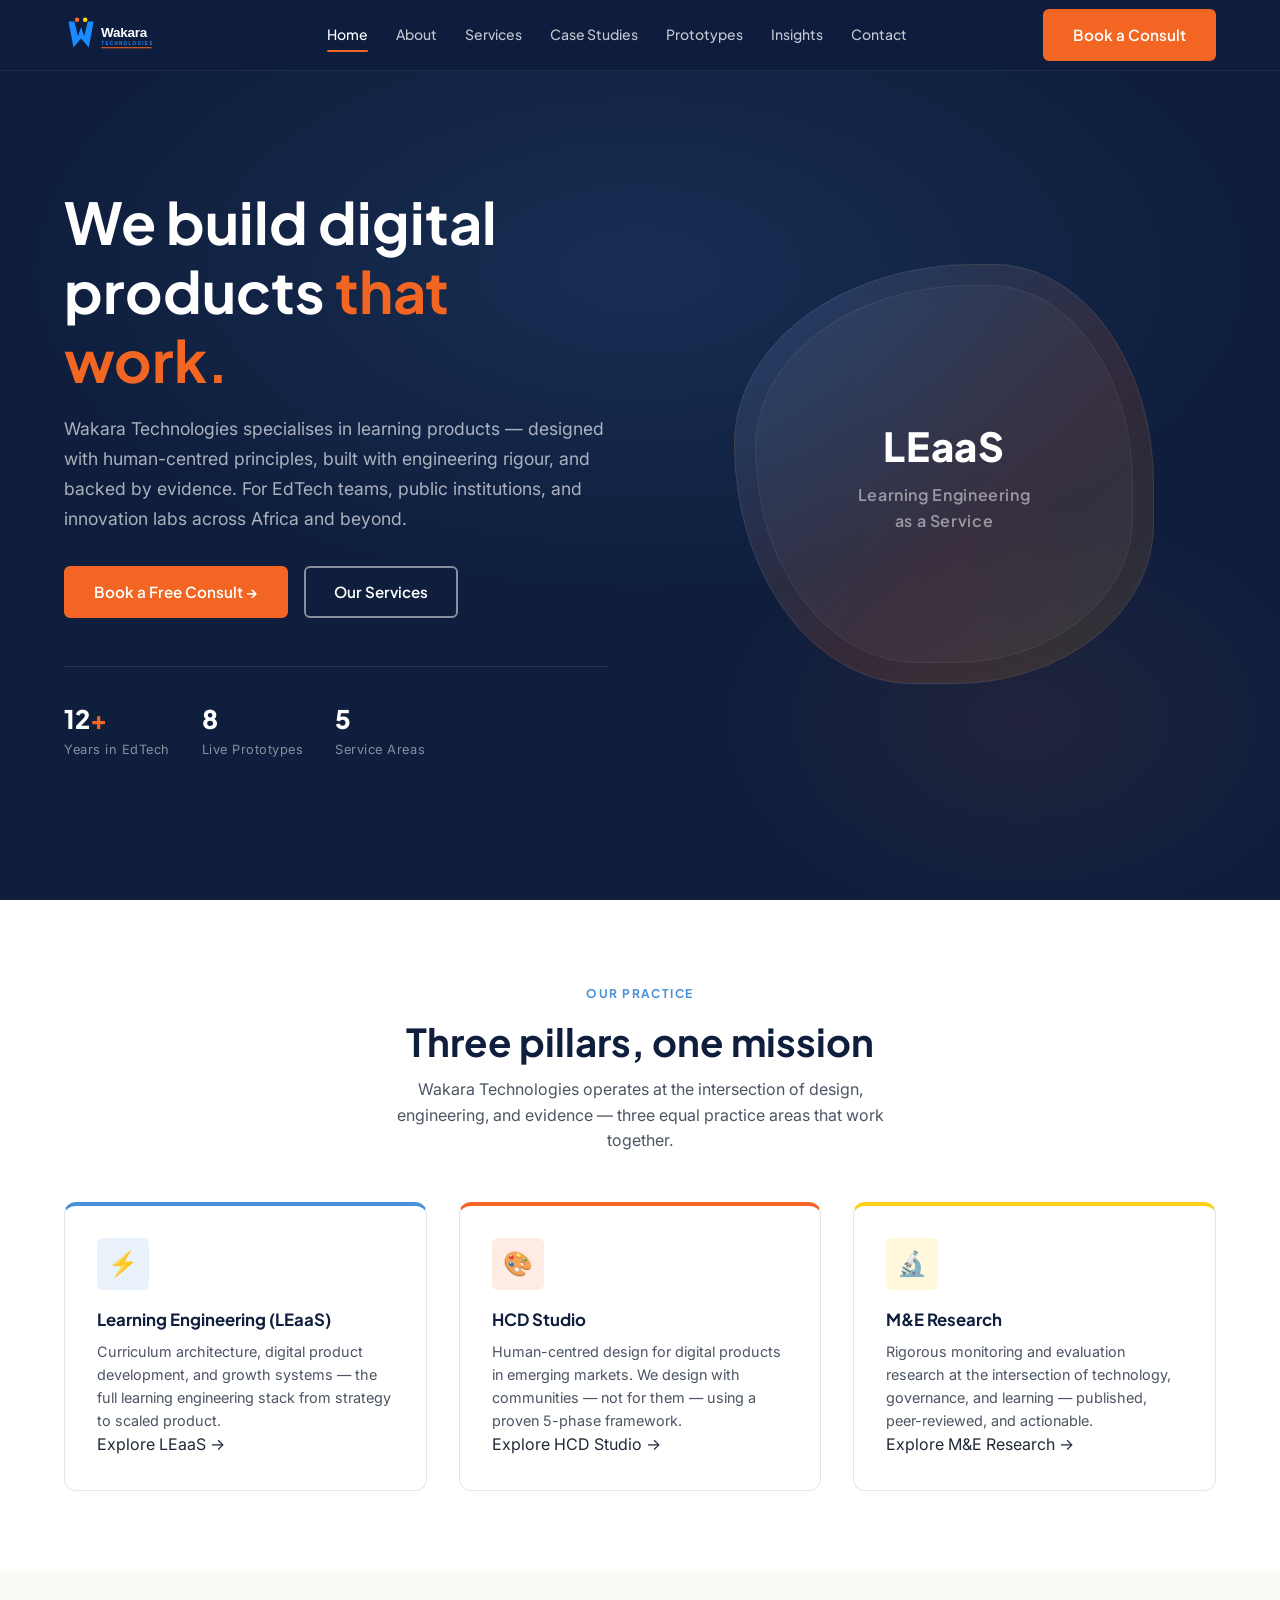
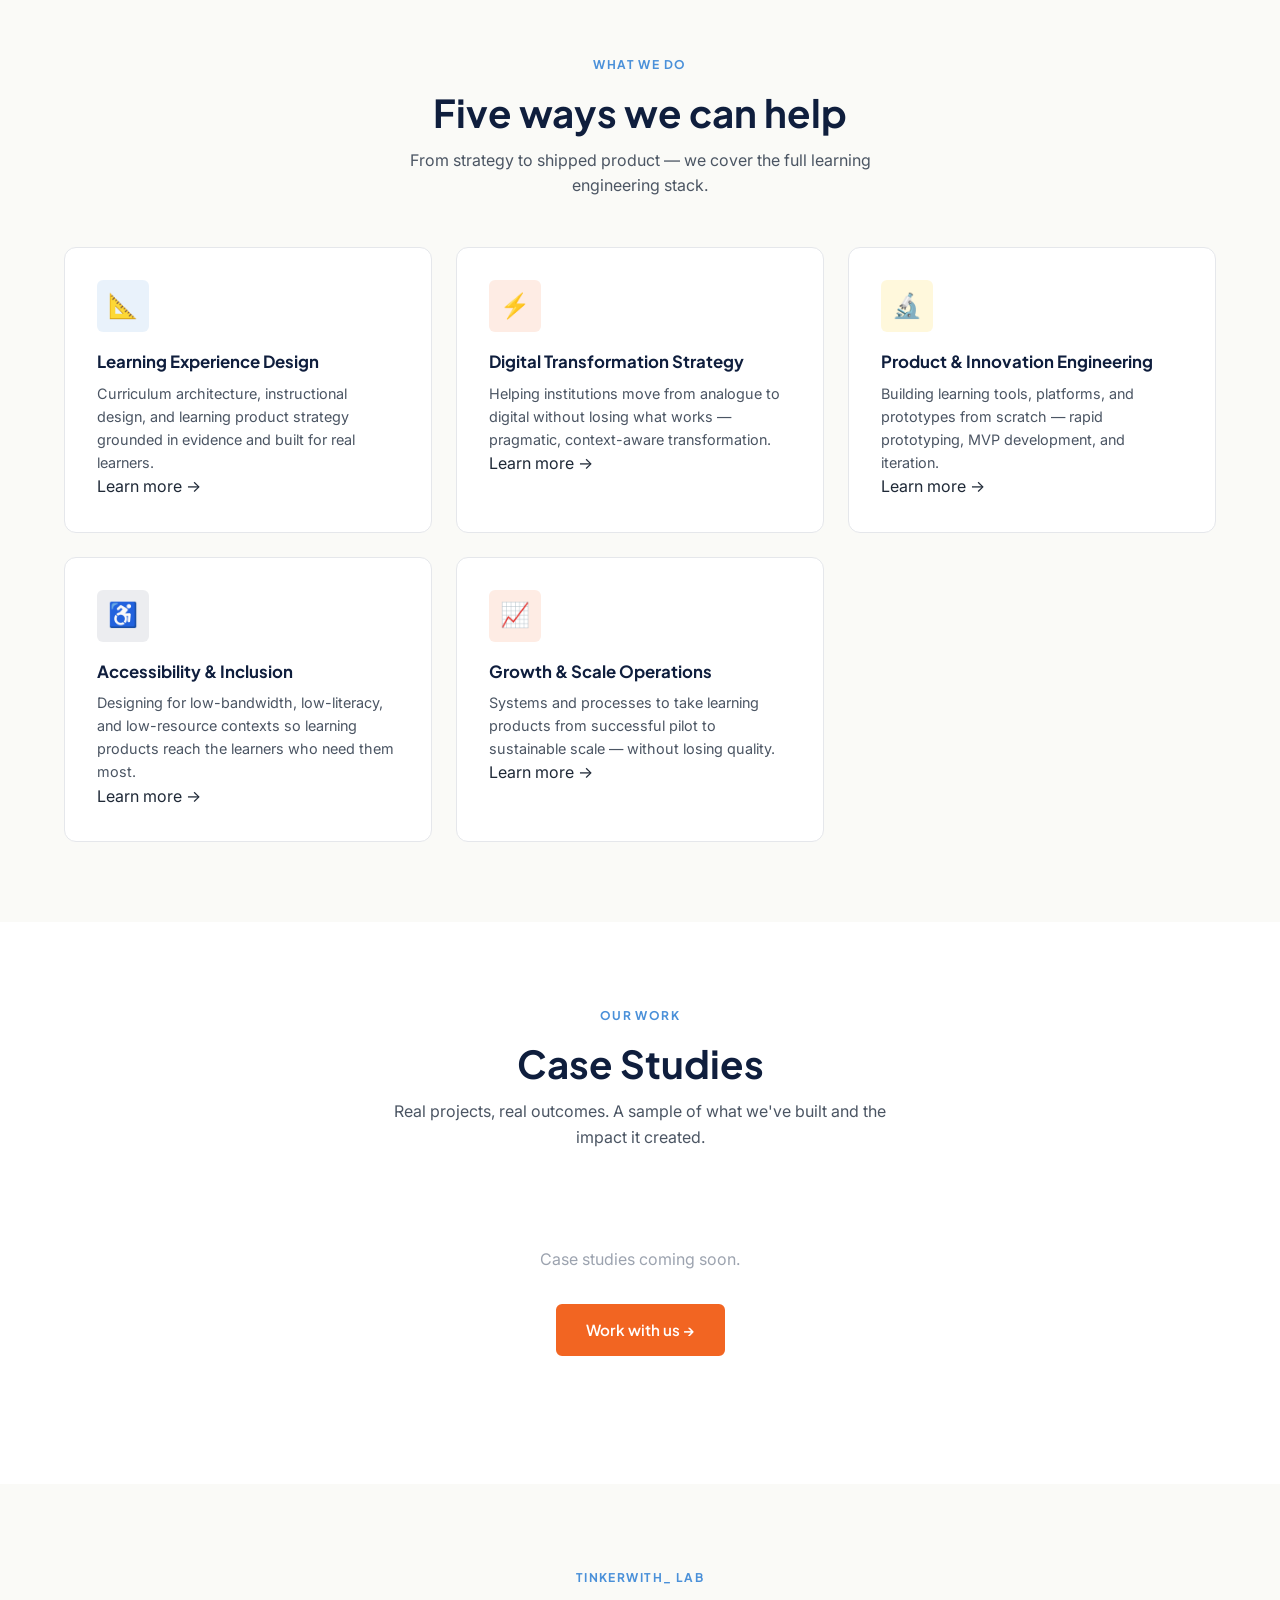
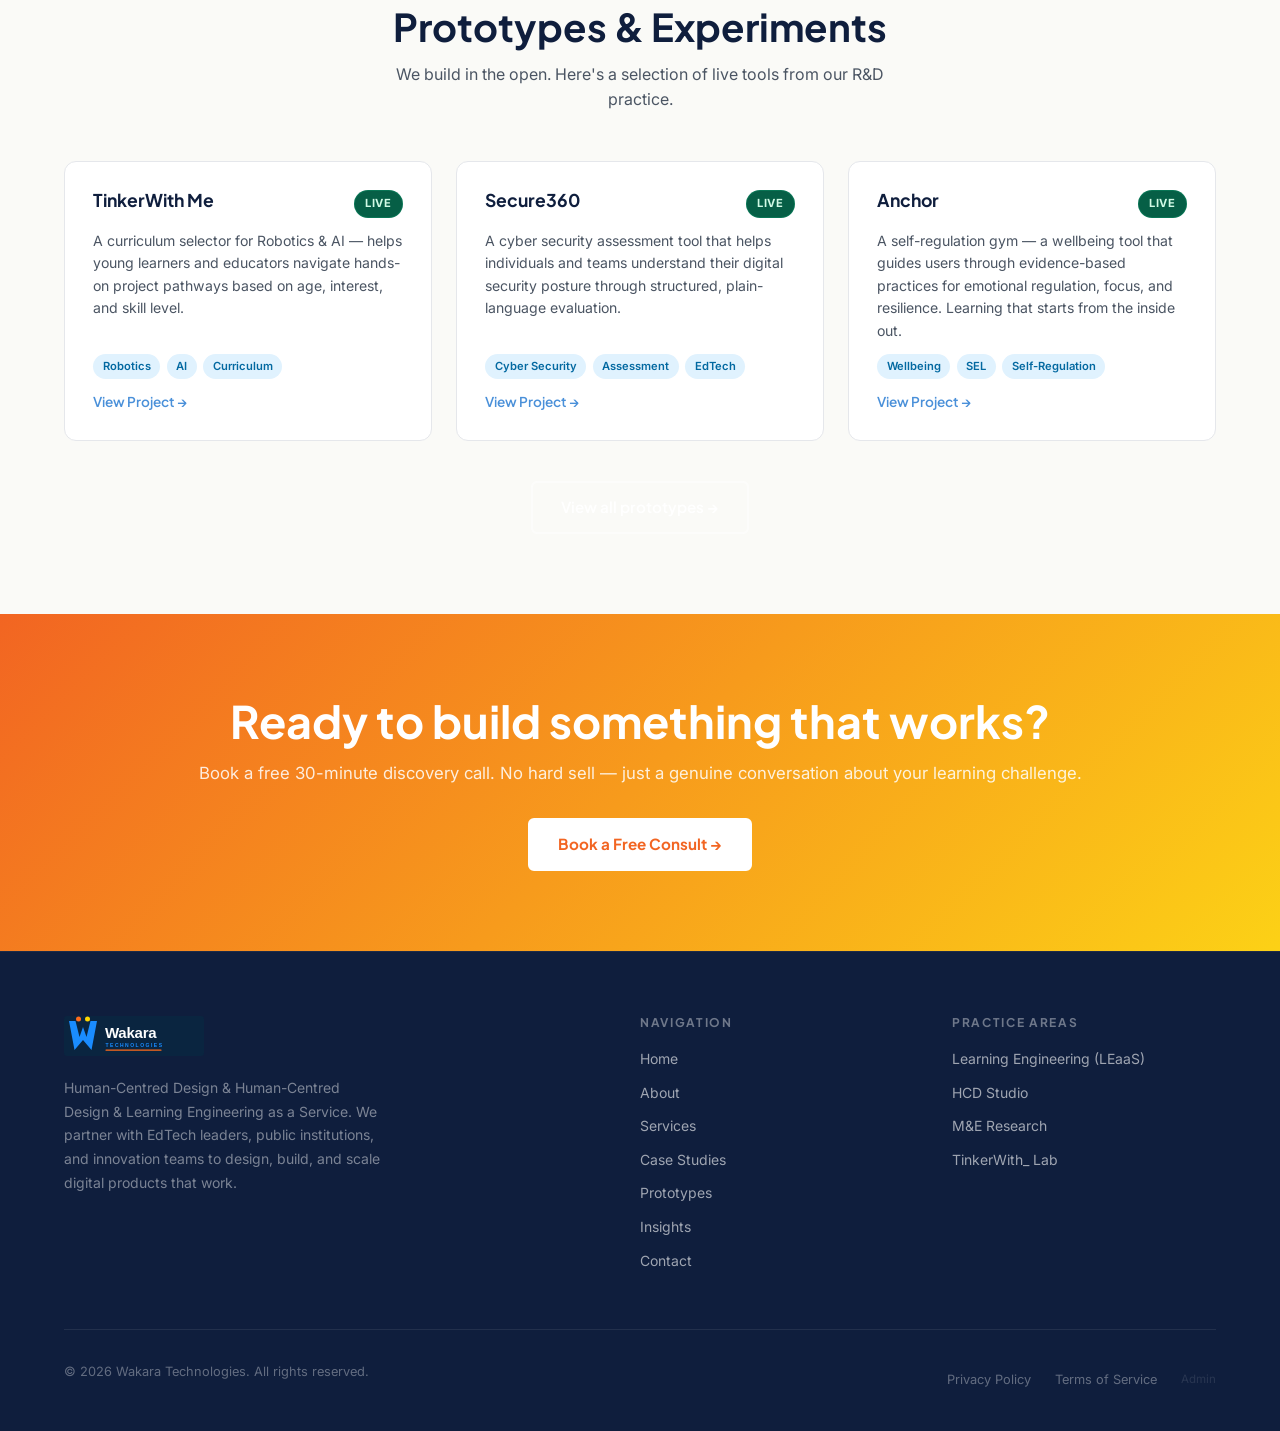
==== commit 21e6eb12: "Update footer across all pages: tagline, nav links, Practice Areas column" ====
--- a/index.html
+++ b/index.html
@@ -5,7 +5,7 @@
   <meta name="viewport" content="width=device-width, initial-scale=1.0" />
   <link rel="icon" type="image/svg+xml" href="assets/images/wakara_favicon.svg" />
   <link rel="icon" type="image/png" sizes="32x32" href="assets/images/wakara_favicon_32px.png" />
-  <meta name="description" content="Wakara Technologies — Learning Engineering as a Service. We partner with EdTech leaders, public institutions, and innovation teams to design, build, and scale learning products that work." />
+  <meta name="description" content="Wakara Technologies — Human-Centred Design &amp; Learning Engineering as a Service. We partner with EdTech leaders, public institutions, and innovation teams to design, build, and scale digital products that work." />
   <title>Wakara Technologies — Learning Engineering as a Service</title>
   <link rel="preconnect" href="https://fonts.googleapis.com" />
   <link rel="preconnect" href="https://fonts.gstatic.com" crossorigin />
@@ -33,8 +33,6 @@
         <li><a href="index.html" class="active">Home</a></li>
         <li><a href="about.html">About</a></li>
         <li><a href="services.html">Services</a></li>
-        <li><a href="hcd.html">HCD Studio</a></li>
-        <li><a href="research.html">M&amp;E Research</a></li>
         <li><a href="case-studies.html">Case Studies</a></li>
         <li><a href="prototypes.html">Prototypes</a></li>
         <li><a href="insights.html">Insights</a></li>
@@ -225,7 +223,7 @@
       <div class="footer-grid">
         <div class="footer-brand">
           <img src="assets/images/wakara_logo_dark_bg.svg" alt="Wakara Technologies" class="footer-logo-img" />
-          <p class="footer-tagline">Human-Centred Design &amp; Learning Engineering as a Service. We partner with EdTech leaders, public institutions, and innovation teams to design, build, and scale learning products that work.</p>
+          <p class="footer-tagline">Human-Centred Design &amp; Human-Centred Design &amp; Learning Engineering as a Service. We partner with EdTech leaders, public institutions, and innovation teams to design, build, and scale digital products that work.</p>
         </div>
         <div class="footer-col">
           <h4>Navigation</h4>
@@ -233,8 +231,6 @@
             <li><a href="index.html">Home</a></li>
             <li><a href="about.html">About</a></li>
             <li><a href="services.html">Services</a></li>
-            <li><a href="hcd.html">HCD Studio</a></li>
-            <li><a href="research.html">M&amp;E Research</a></li>
             <li><a href="case-studies.html">Case Studies</a></li>
             <li><a href="prototypes.html">Prototypes</a></li>
             <li><a href="insights.html">Insights</a></li>
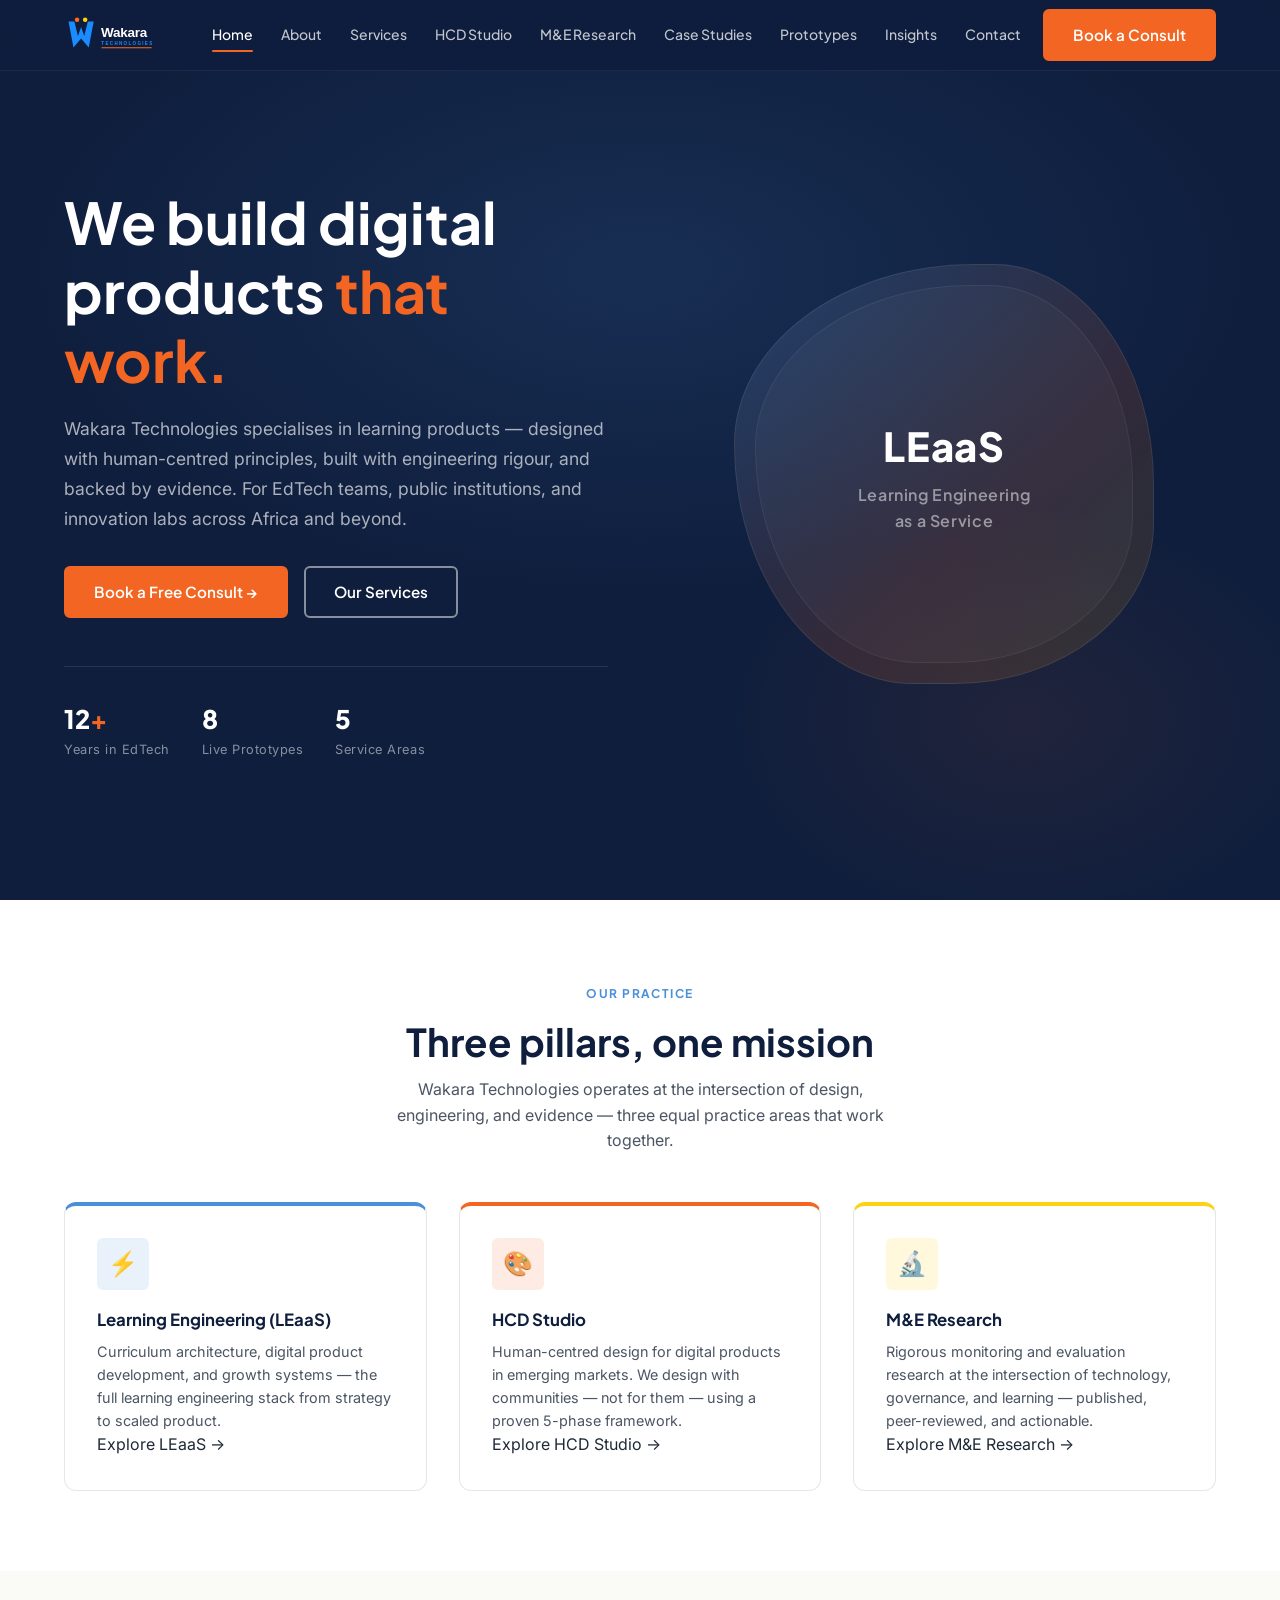
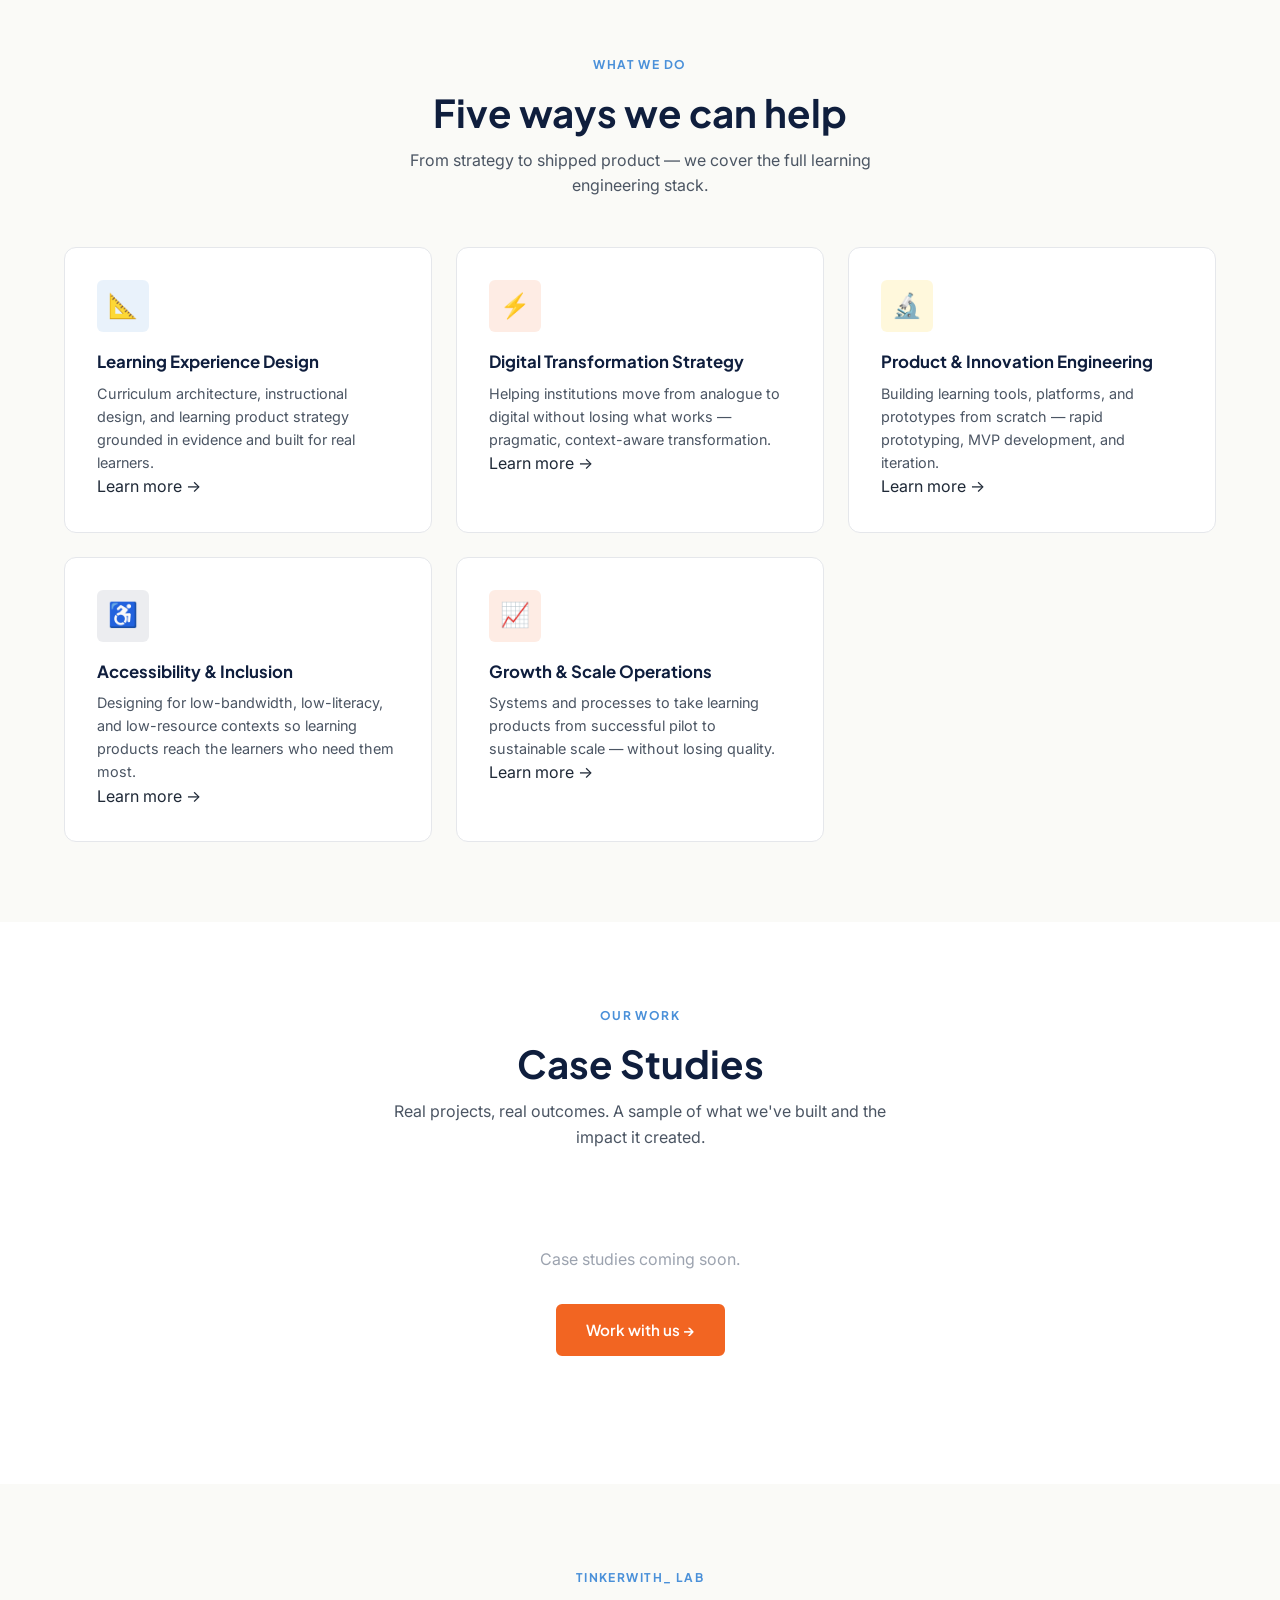
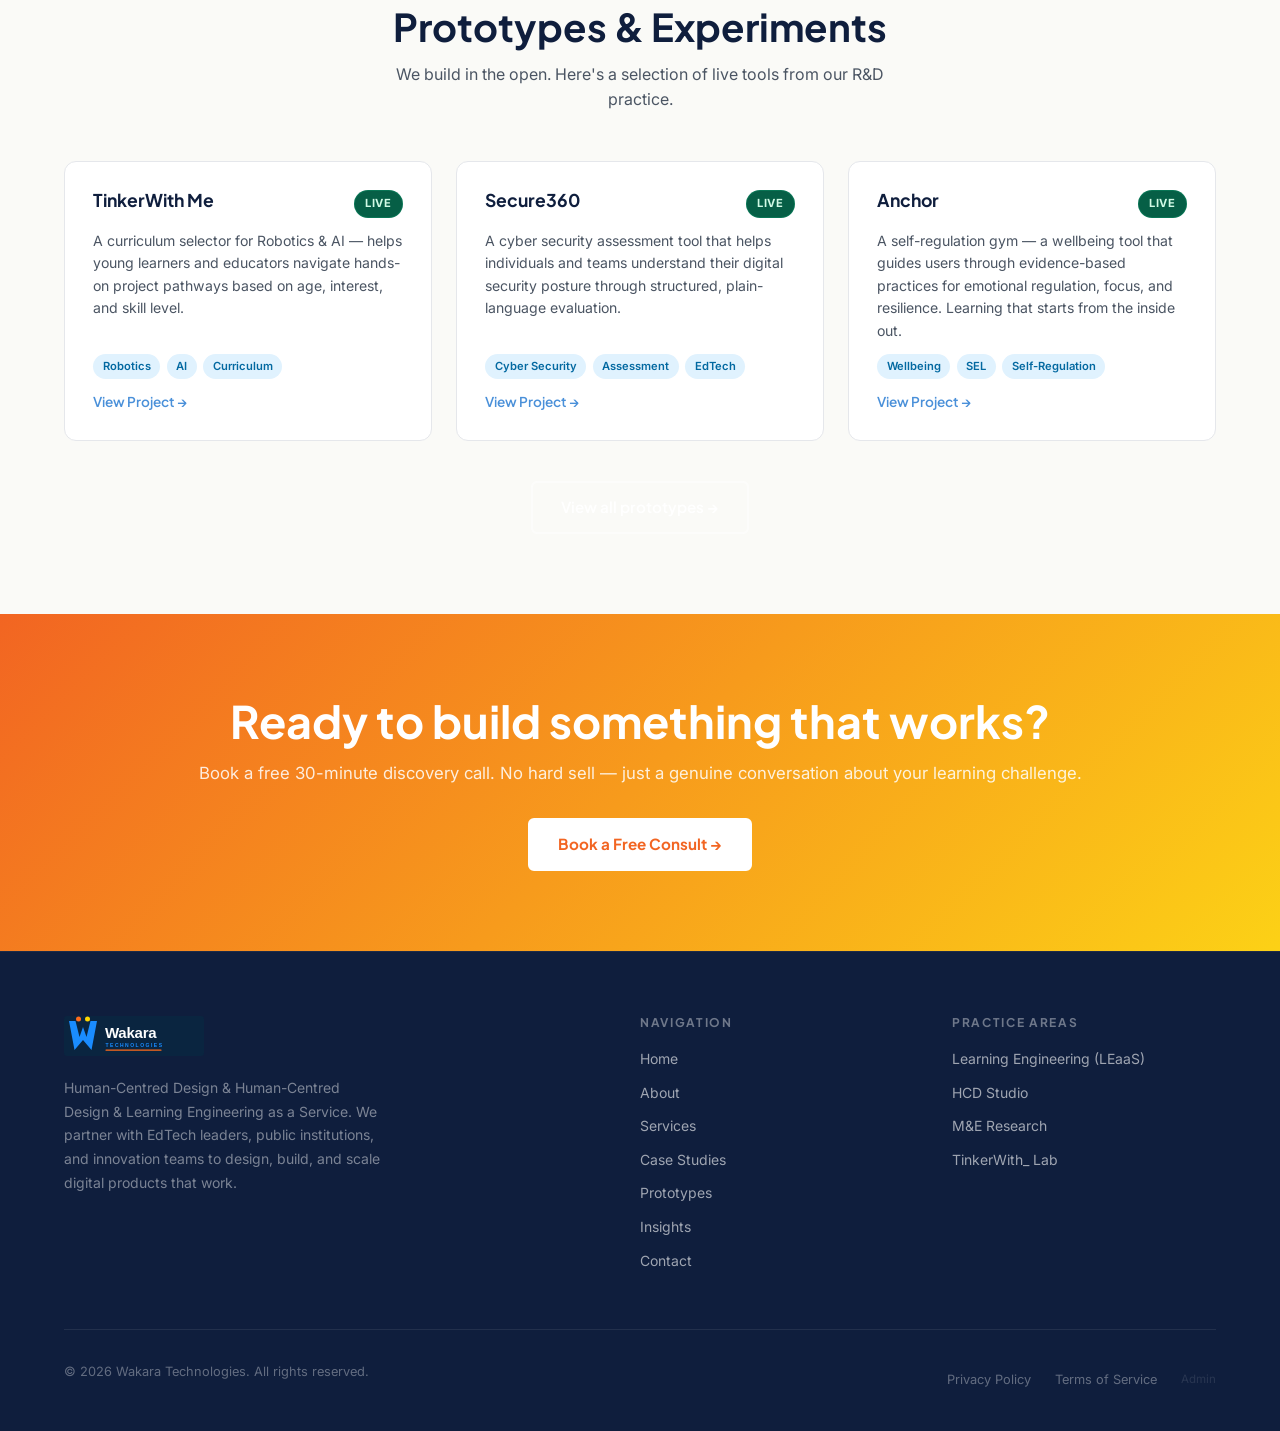
==== commit 8995c4bf: "Standardise navbar across all pages — add HCD Studio and M&E Research links" ====
--- a/index.html
+++ b/index.html
@@ -33,6 +33,8 @@
         <li><a href="index.html" class="active">Home</a></li>
         <li><a href="about.html">About</a></li>
         <li><a href="services.html">Services</a></li>
+        <li><a href="hcd.html">HCD Studio</a></li>
+        <li><a href="research.html">M&amp;E Research</a></li>
         <li><a href="case-studies.html">Case Studies</a></li>
         <li><a href="prototypes.html">Prototypes</a></li>
         <li><a href="insights.html">Insights</a></li>
@@ -250,7 +252,7 @@
       <div class="footer-bottom">
         <p class="footer-copy">&copy; 2026 Wakara Technologies. All rights reserved.</p>
         <div class="footer-legal">
-          <a href="#">Privacy Policy</a>
+          <a href="privacy.html">Privacy Policy</a>
           <a href="#">Terms of Service</a>
           <a href="admin.html" style="opacity:.3;font-size:.72rem;">Admin</a>
         </div>
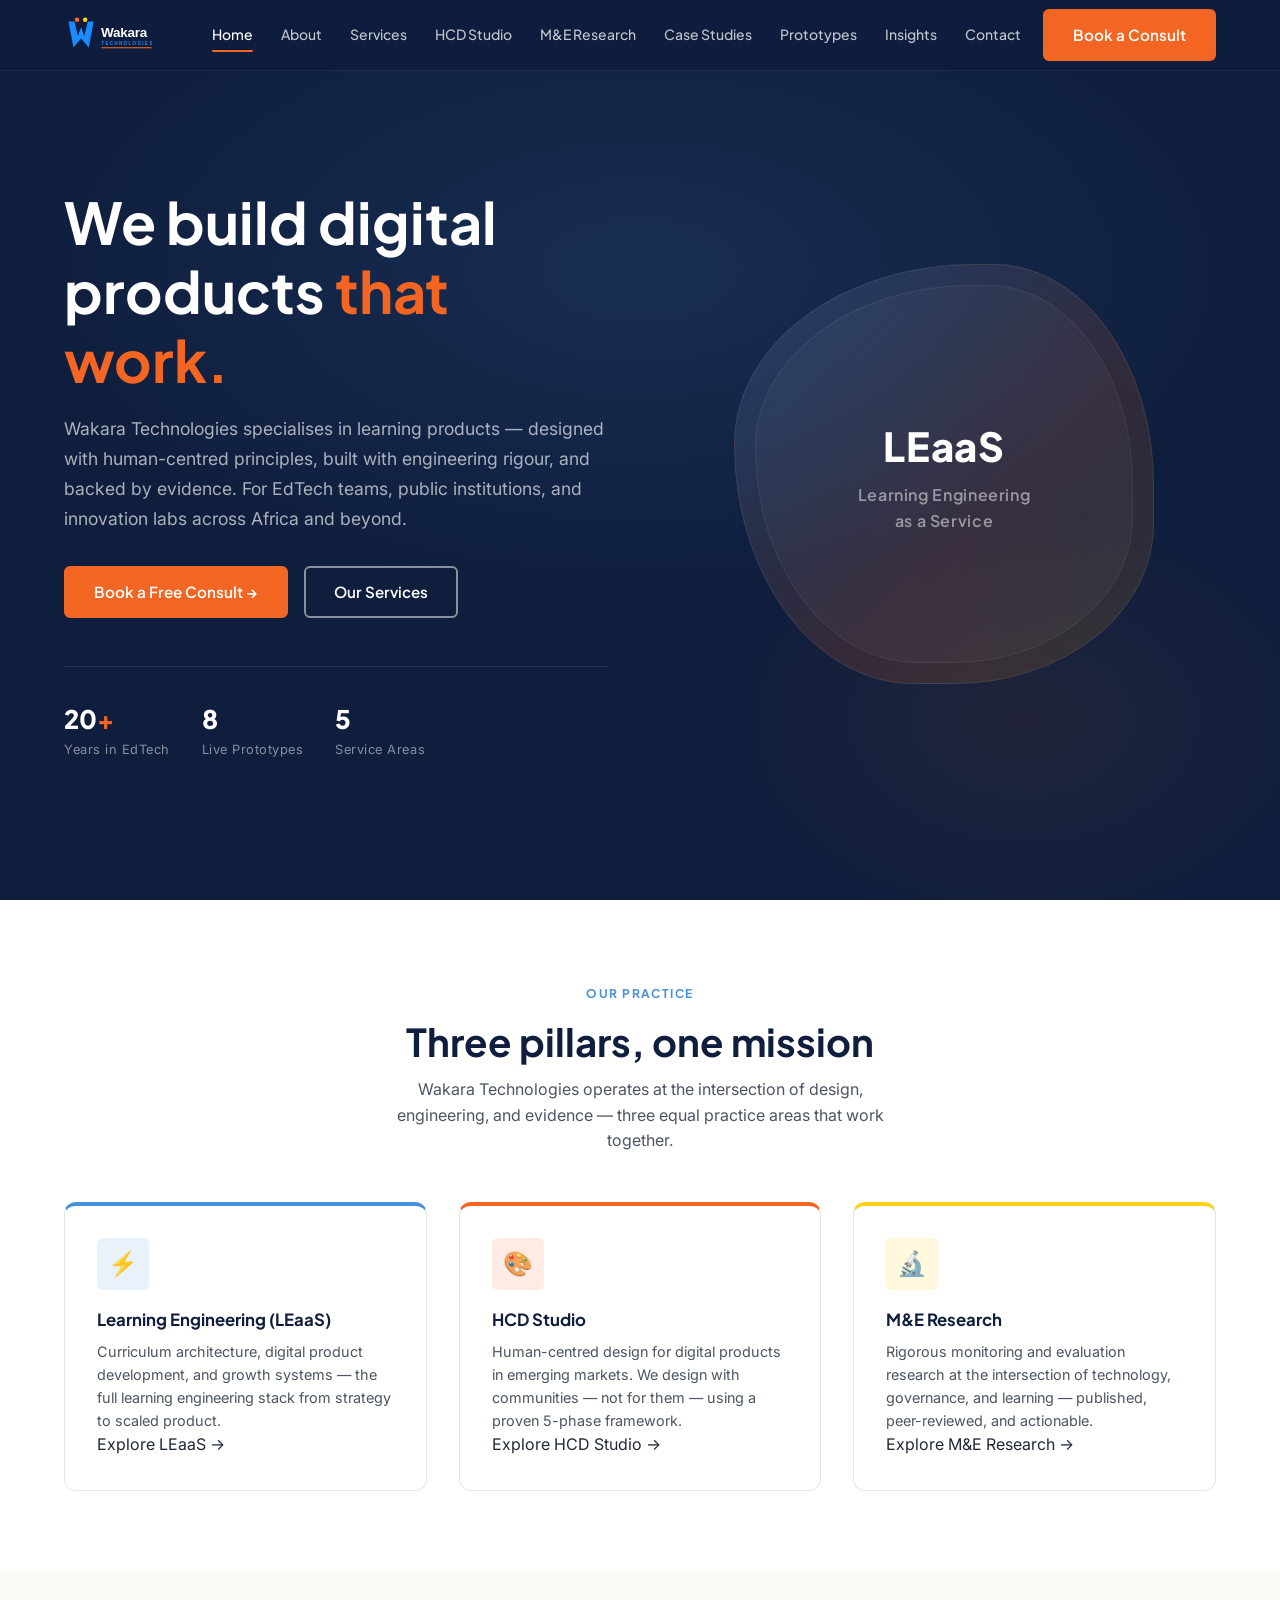
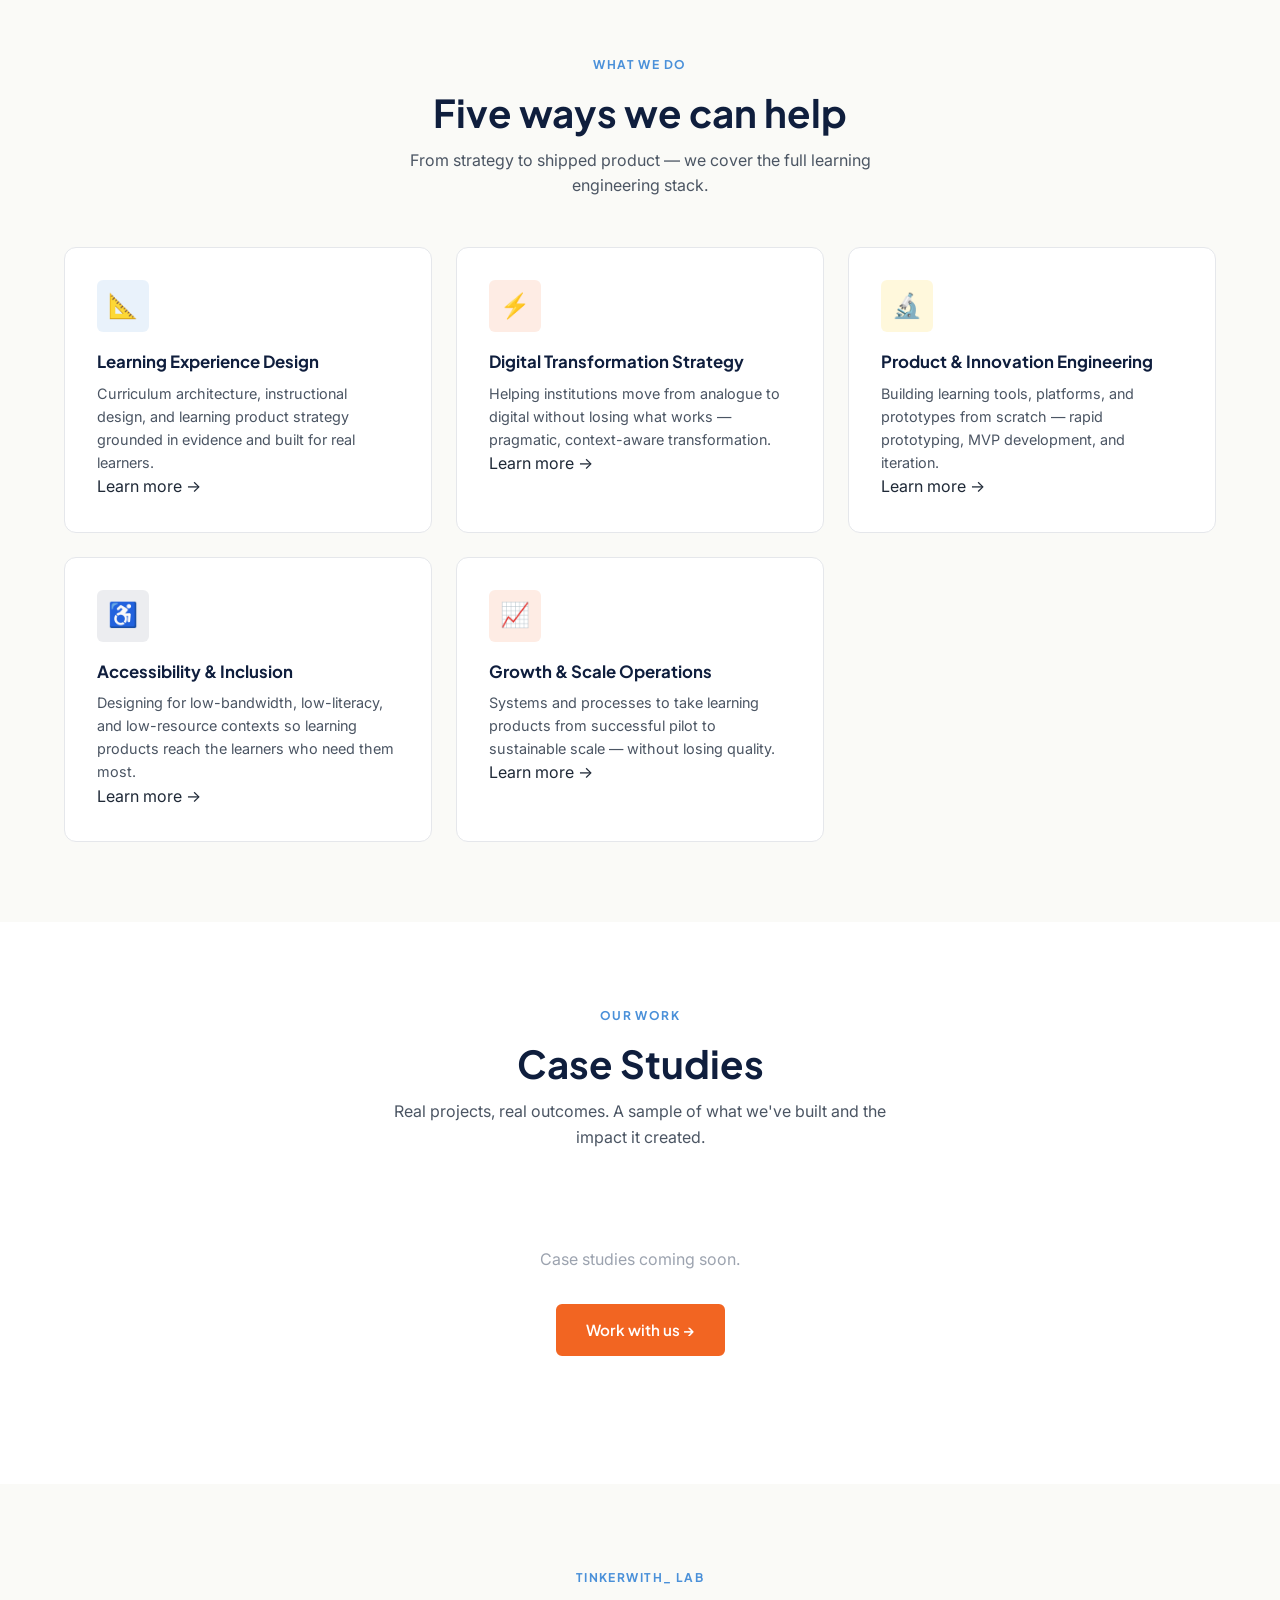
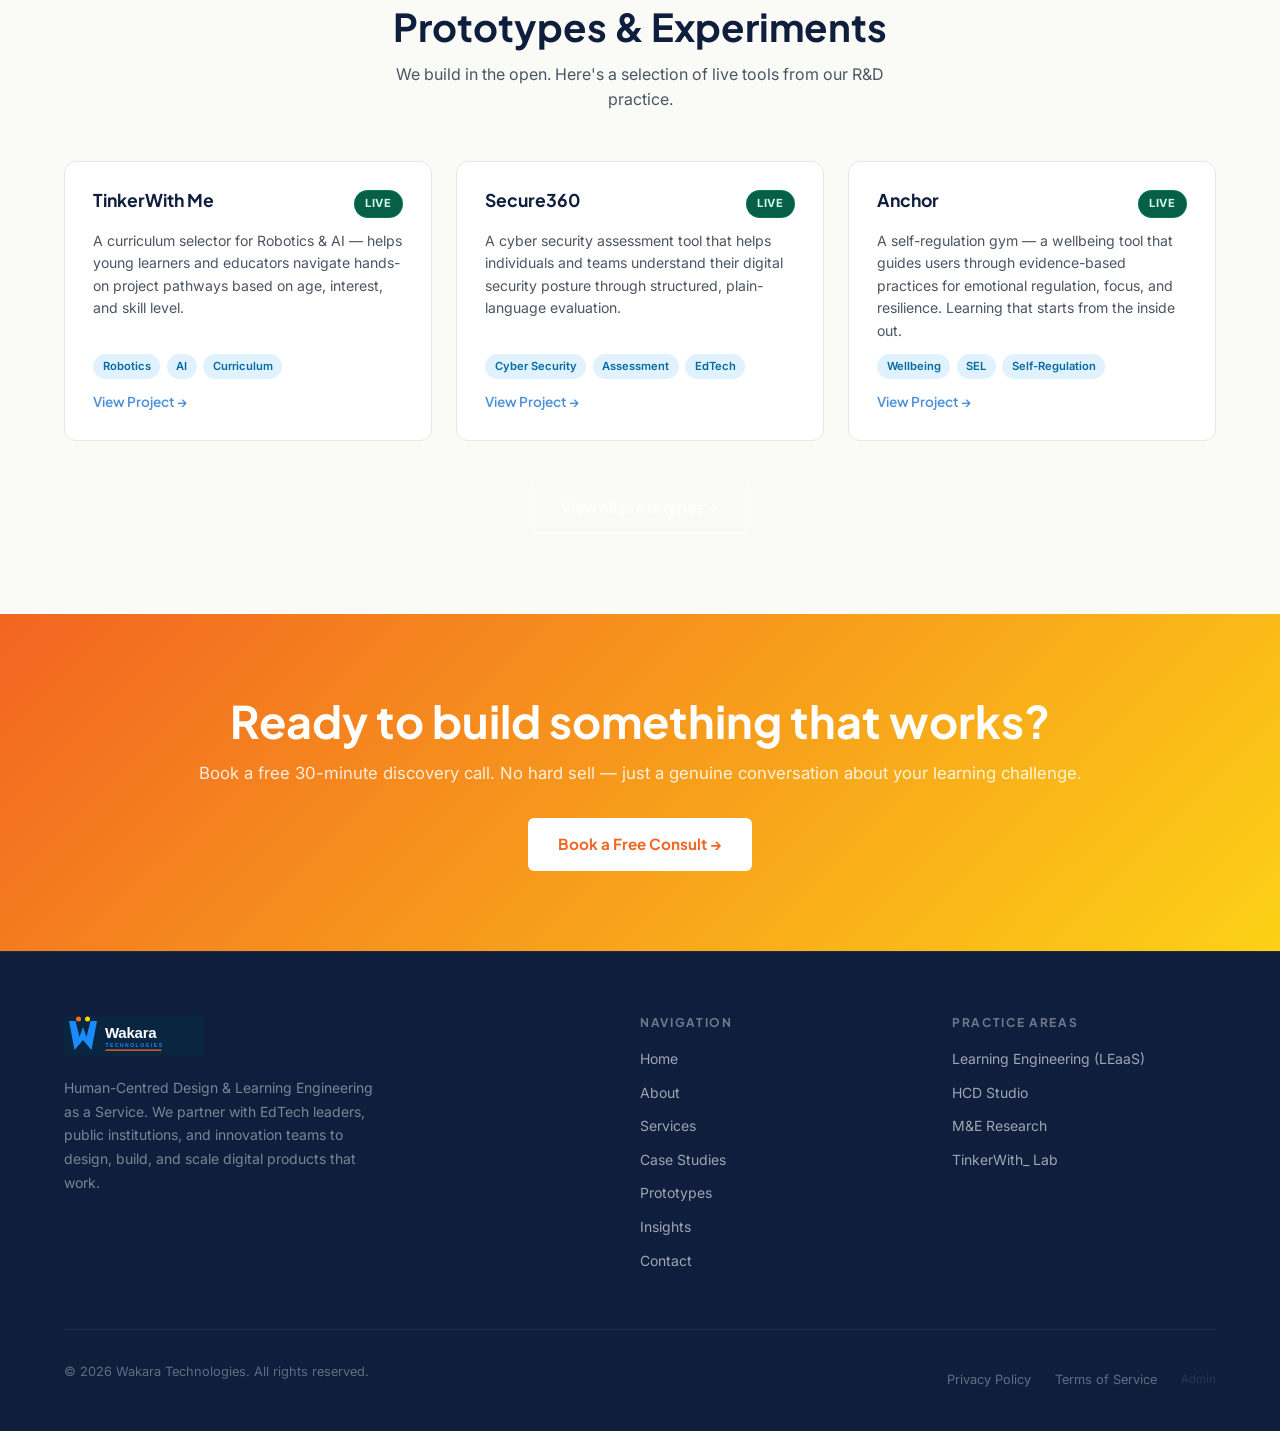
==== commit 7929a425: "Fix homepage stat to 20+ years EdTech, update about tagline, add ACM link to KHC paper, fix doubled " ====
--- a/index.html
+++ b/index.html
@@ -77,7 +77,7 @@
           </div>
           <div class="hero-stats">
             <div class="stat-item">
-              <div class="stat-val">12<span>+</span></div>
+              <div class="stat-val">20<span>+</span></div>
               <div class="stat-label">Years in EdTech</div>
             </div>
             <div class="stat-item">
@@ -225,7 +225,7 @@
       <div class="footer-grid">
         <div class="footer-brand">
           <img src="assets/images/wakara_logo_dark_bg.svg" alt="Wakara Technologies" class="footer-logo-img" />
-          <p class="footer-tagline">Human-Centred Design &amp; Human-Centred Design &amp; Learning Engineering as a Service. We partner with EdTech leaders, public institutions, and innovation teams to design, build, and scale digital products that work.</p>
+          <p class="footer-tagline">Human-Centred Design &amp; Learning Engineering as a Service. We partner with EdTech leaders, public institutions, and innovation teams to design, build, and scale digital products that work.</p>
         </div>
         <div class="footer-col">
           <h4>Navigation</h4>
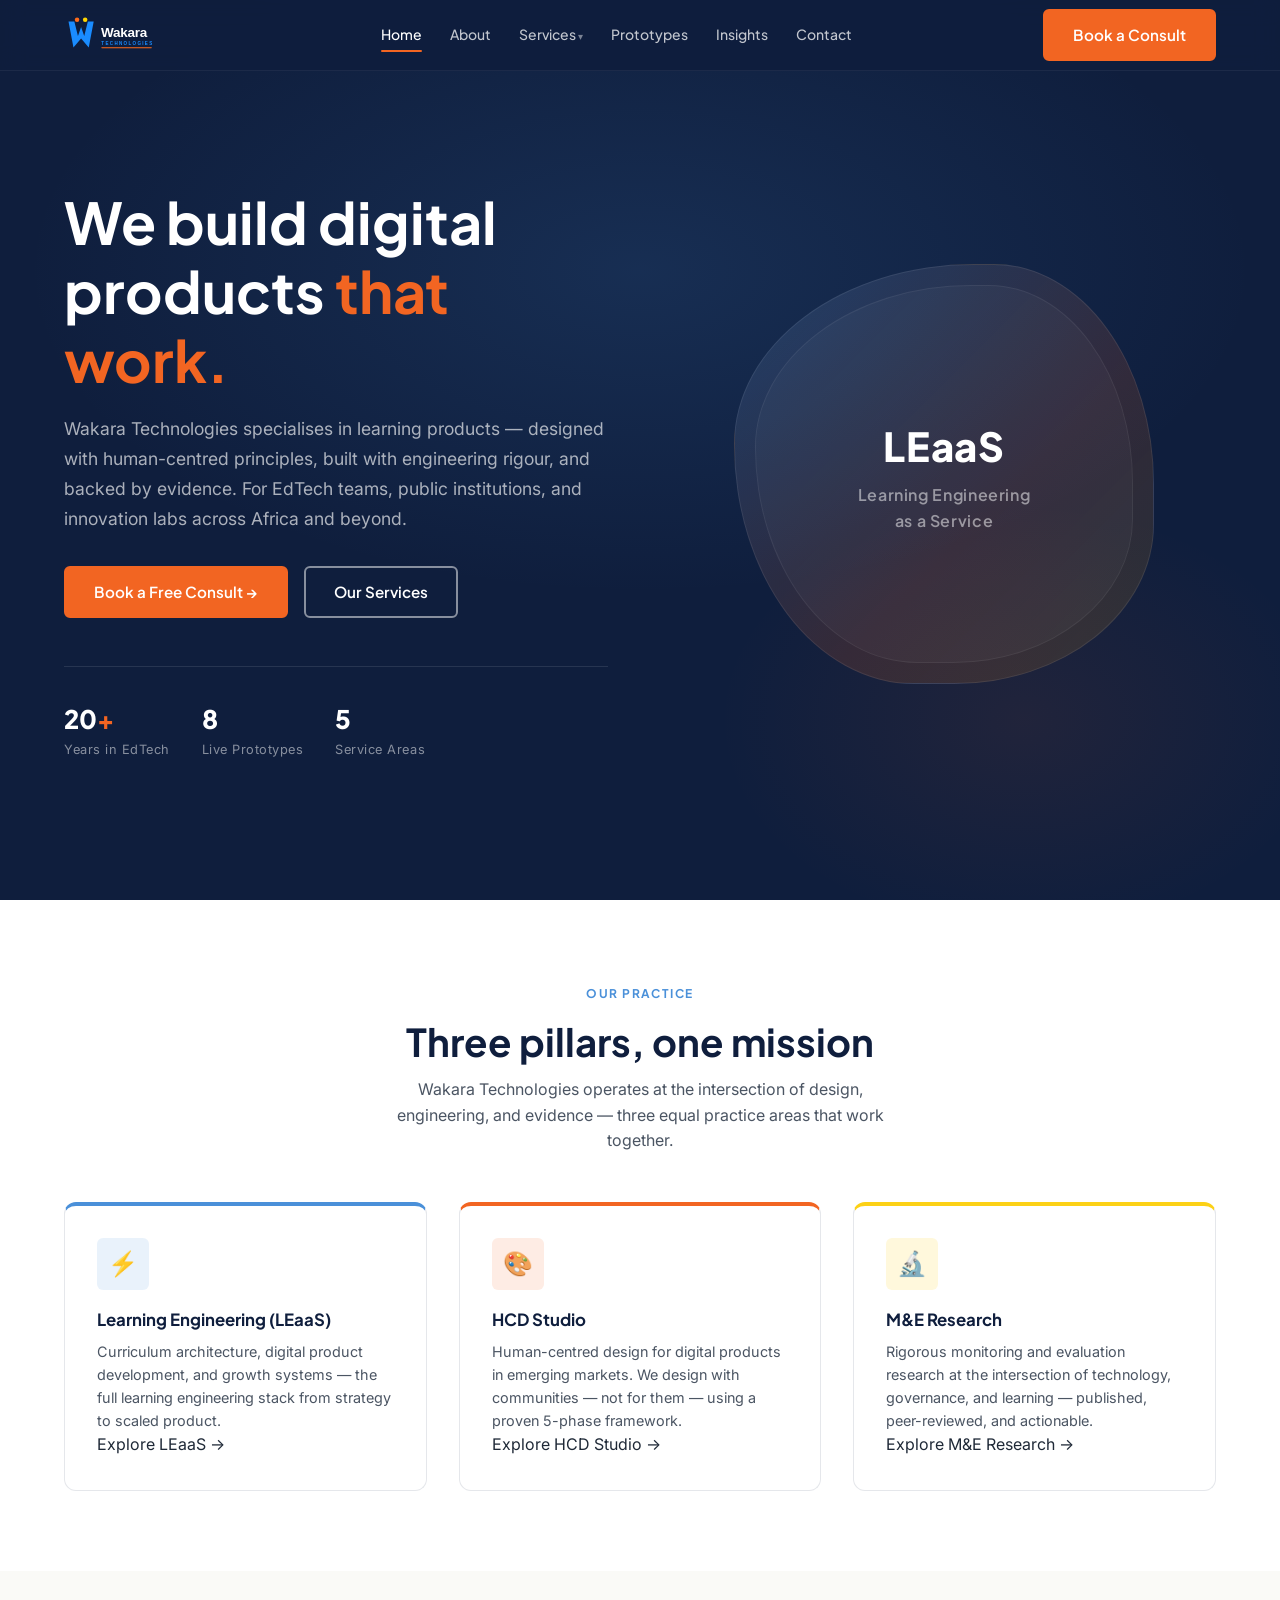
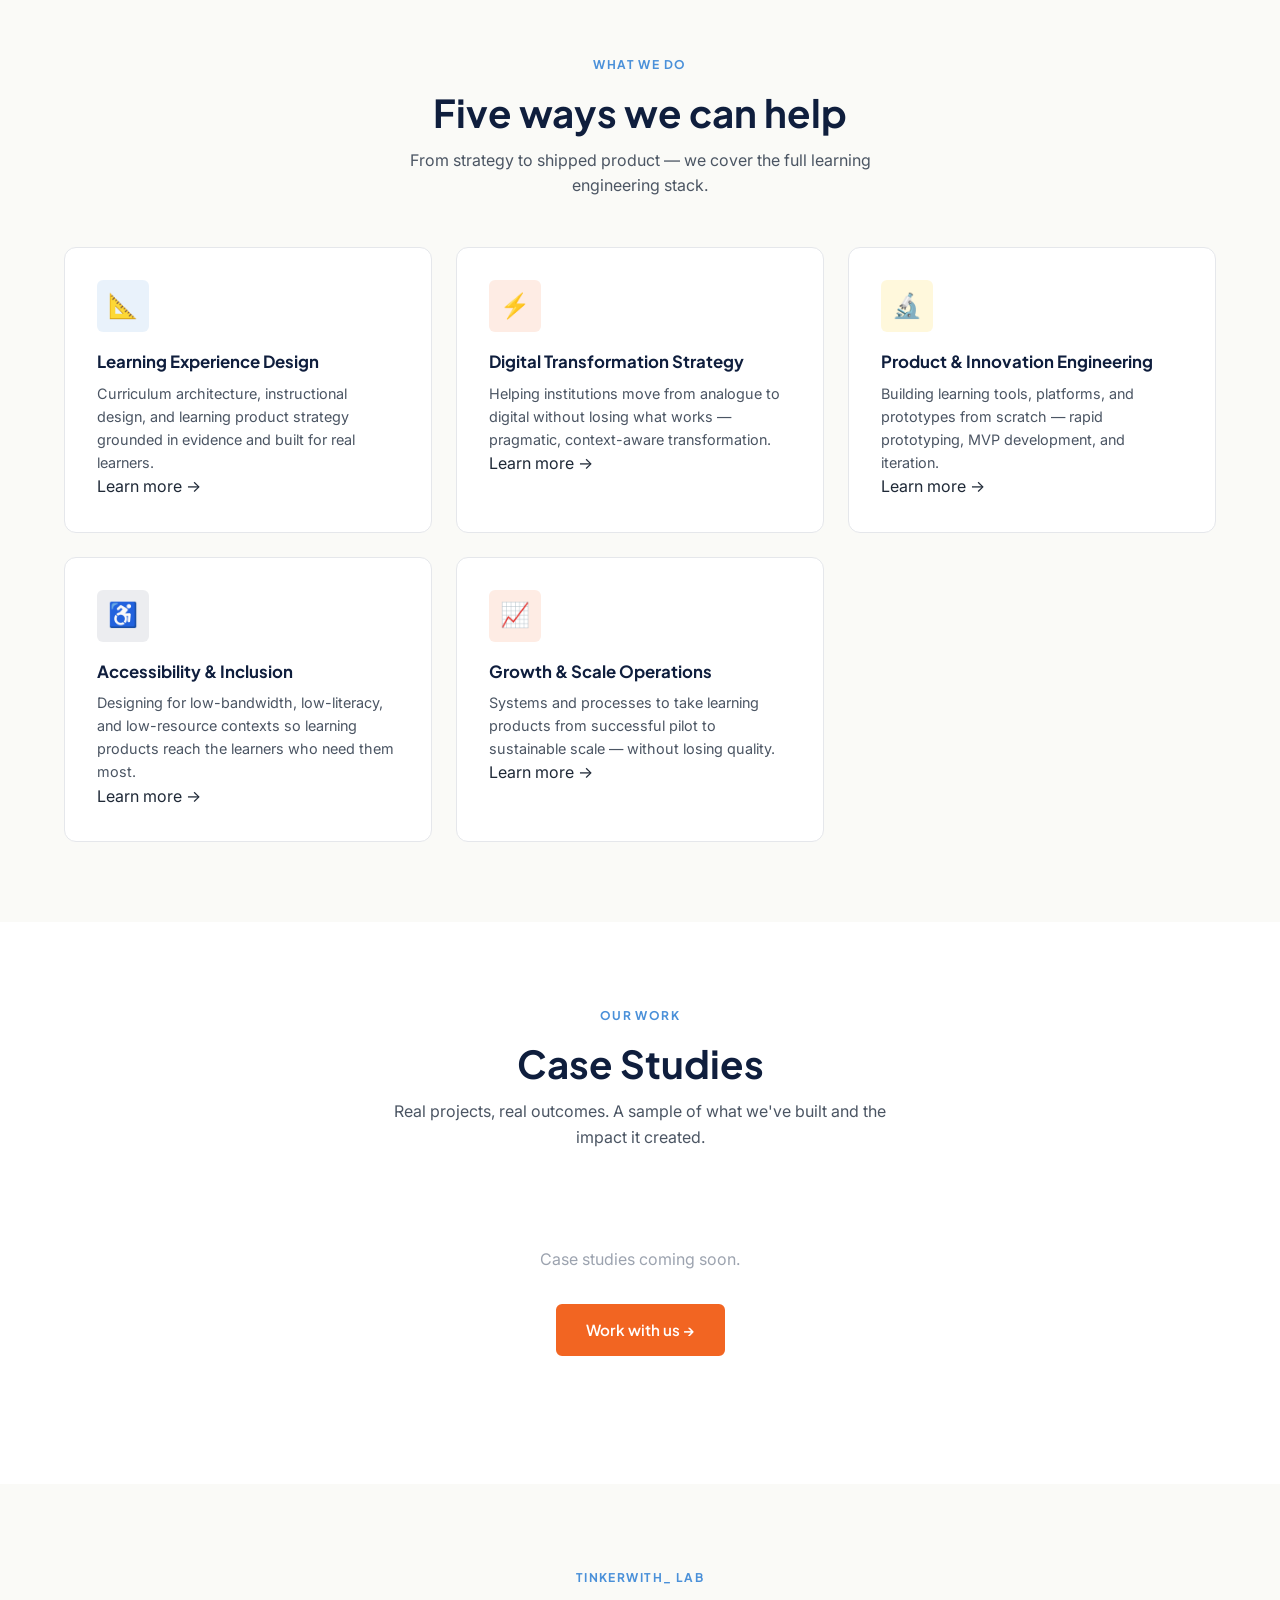
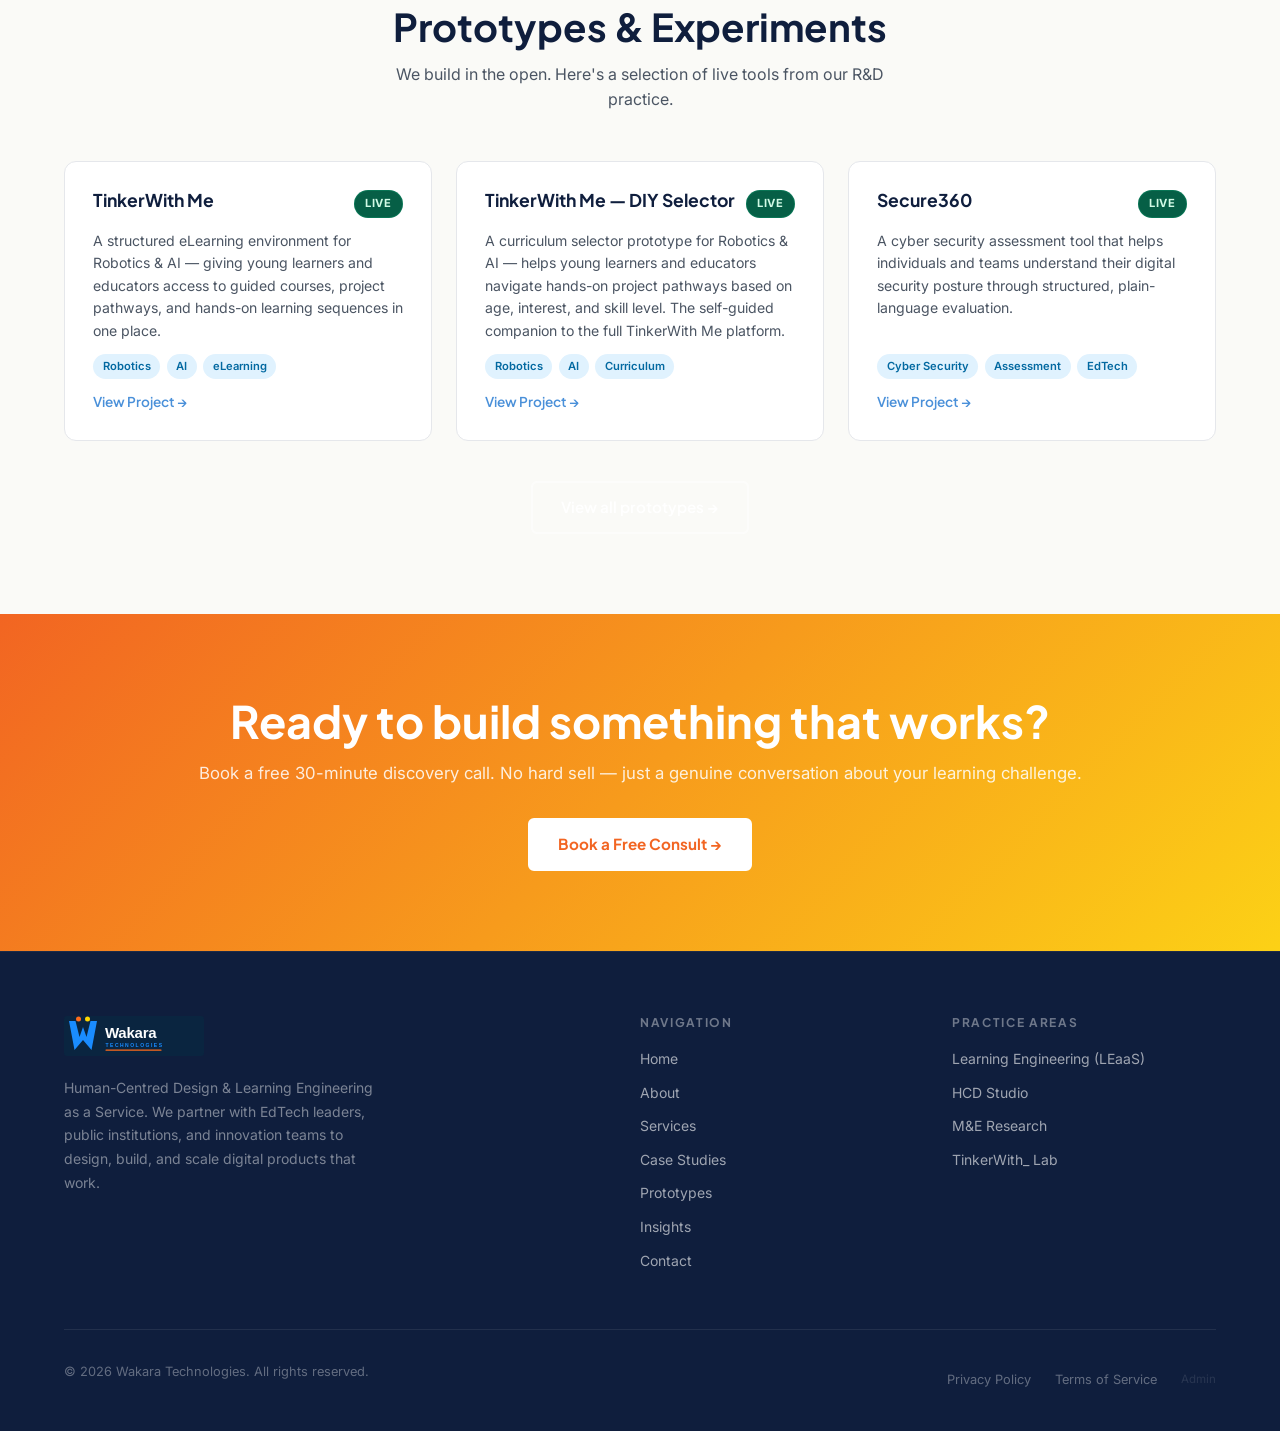
==== commit ea6f3512: "Add Services dropdown in desktop navbar nesting HCD Studio, M&E Research, Case Studies" ====
--- a/index.html
+++ b/index.html
@@ -32,10 +32,15 @@
       <ul class="nav-links" role="list">
         <li><a href="index.html" class="active">Home</a></li>
         <li><a href="about.html">About</a></li>
-        <li><a href="services.html">Services</a></li>
-        <li><a href="hcd.html">HCD Studio</a></li>
-        <li><a href="research.html">M&amp;E Research</a></li>
-        <li><a href="case-studies.html">Case Studies</a></li>
+        <li class="has-dropdown">
+          <a href="services.html">Services</a>
+          <div class="nav-dropdown">
+            <a href="services.html">Overview</a>
+            <a href="hcd.html">HCD Studio</a>
+            <a href="research.html">M&amp;E Research</a>
+            <a href="case-studies.html">Case Studies</a>
+          </div>
+        </li>
         <li><a href="prototypes.html">Prototypes</a></li>
         <li><a href="insights.html">Insights</a></li>
         <li><a href="contact.html">Contact</a></li>
--- a/assets/css/theme.css
+++ b/assets/css/theme.css
@@ -235,6 +235,52 @@
   border-radius: 2px;
 }
 
+/* ---- Dropdown nav ---- */
+.nav-links li {
+  position: relative;
+  list-style: none;
+}
+
+.nav-links li.has-dropdown > a::after {
+  content: ' ▾';
+  font-size: .65rem;
+  opacity: .6;
+  vertical-align: middle;
+}
+
+.nav-dropdown {
+  display: none;
+  position: absolute;
+  top: calc(100% + .5rem);
+  left: 0;
+  min-width: 180px;
+  background: var(--navy-light);
+  border: 1px solid rgba(255,255,255,.1);
+  border-radius: var(--radius-sm);
+  box-shadow: 0 8px 24px rgba(0,0,0,.3);
+  z-index: 200;
+  padding: .4rem 0;
+}
+
+.nav-links li.has-dropdown:hover .nav-dropdown,
+.nav-links li.has-dropdown:focus-within .nav-dropdown {
+  display: block;
+}
+
+.nav-dropdown a {
+  display: block;
+  padding: .45rem 1rem;
+  font-size: .82rem;
+  color: rgba(255,255,255,.75);
+  border-radius: 0;
+  white-space: nowrap;
+}
+
+.nav-dropdown a:hover {
+  color: var(--white);
+  background: rgba(255,255,255,.07);
+}
+
 .nav-cta {
   display: flex;
   align-items: center;
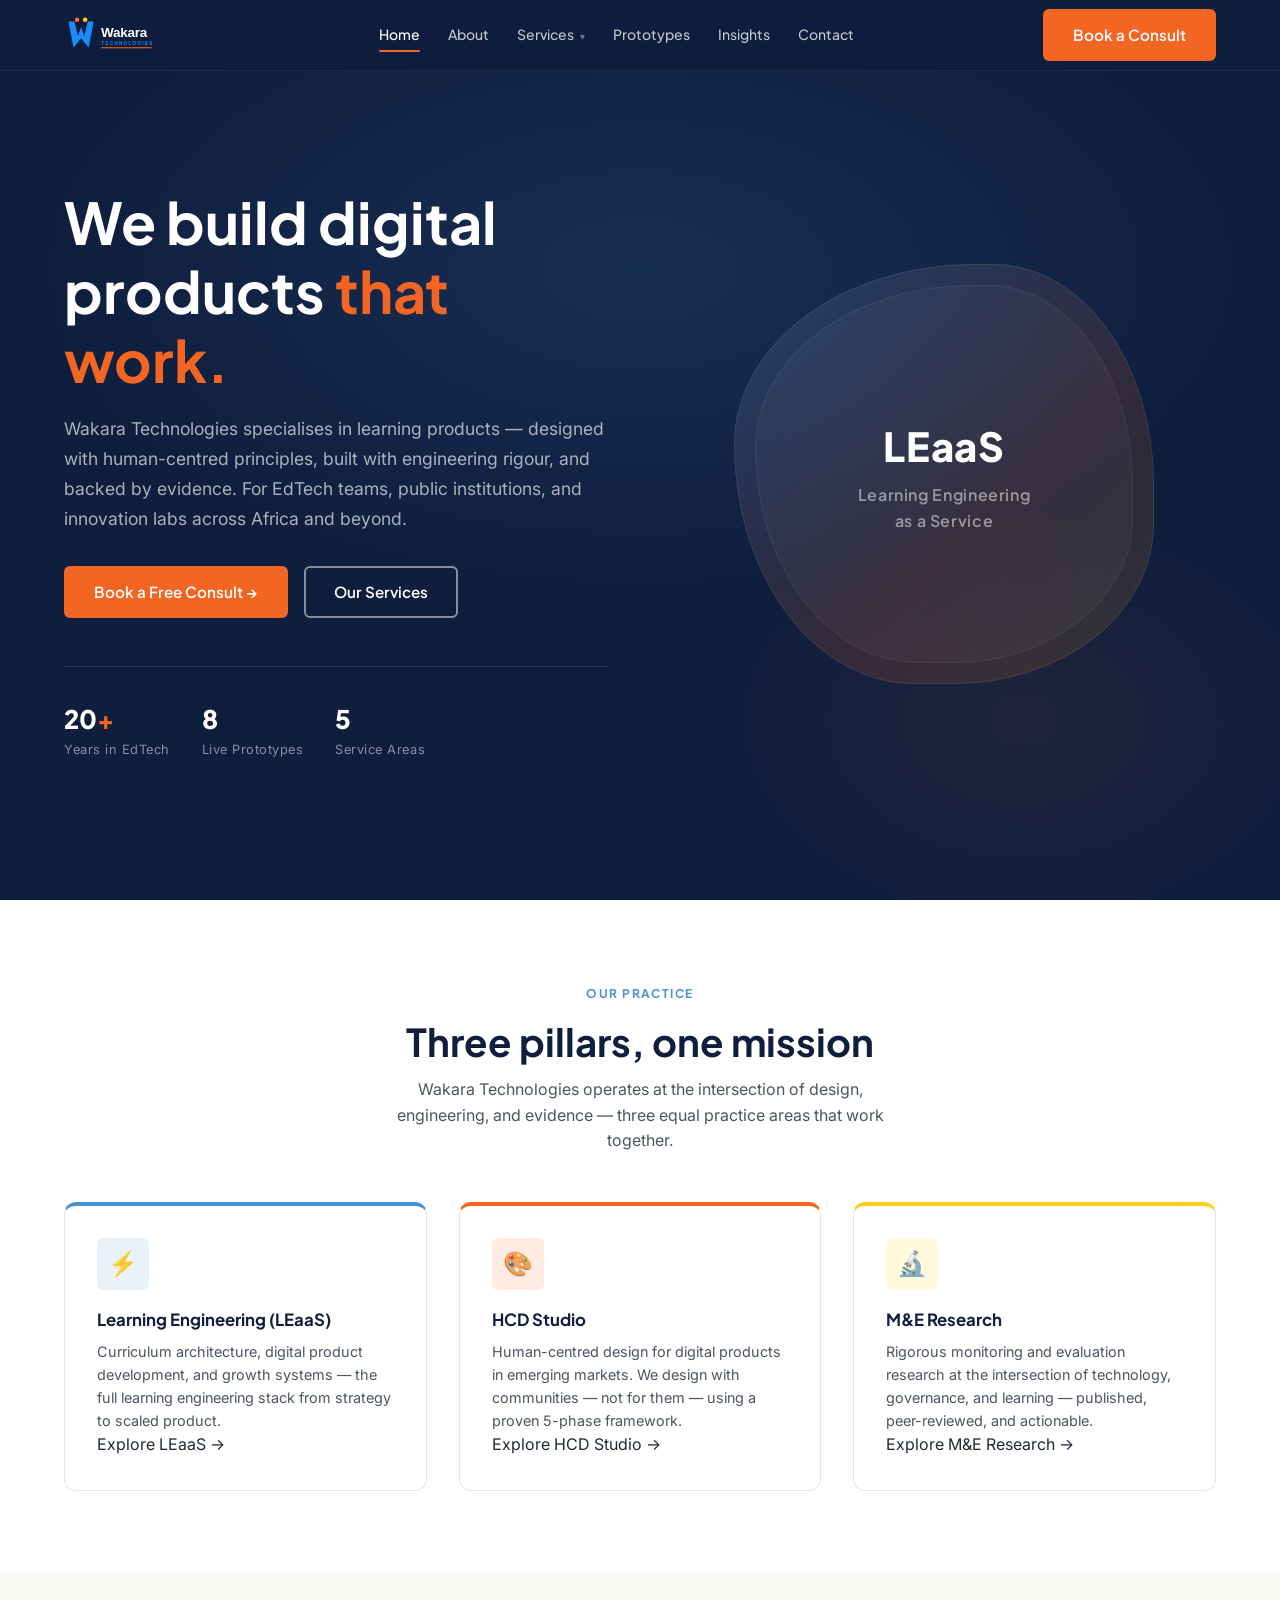
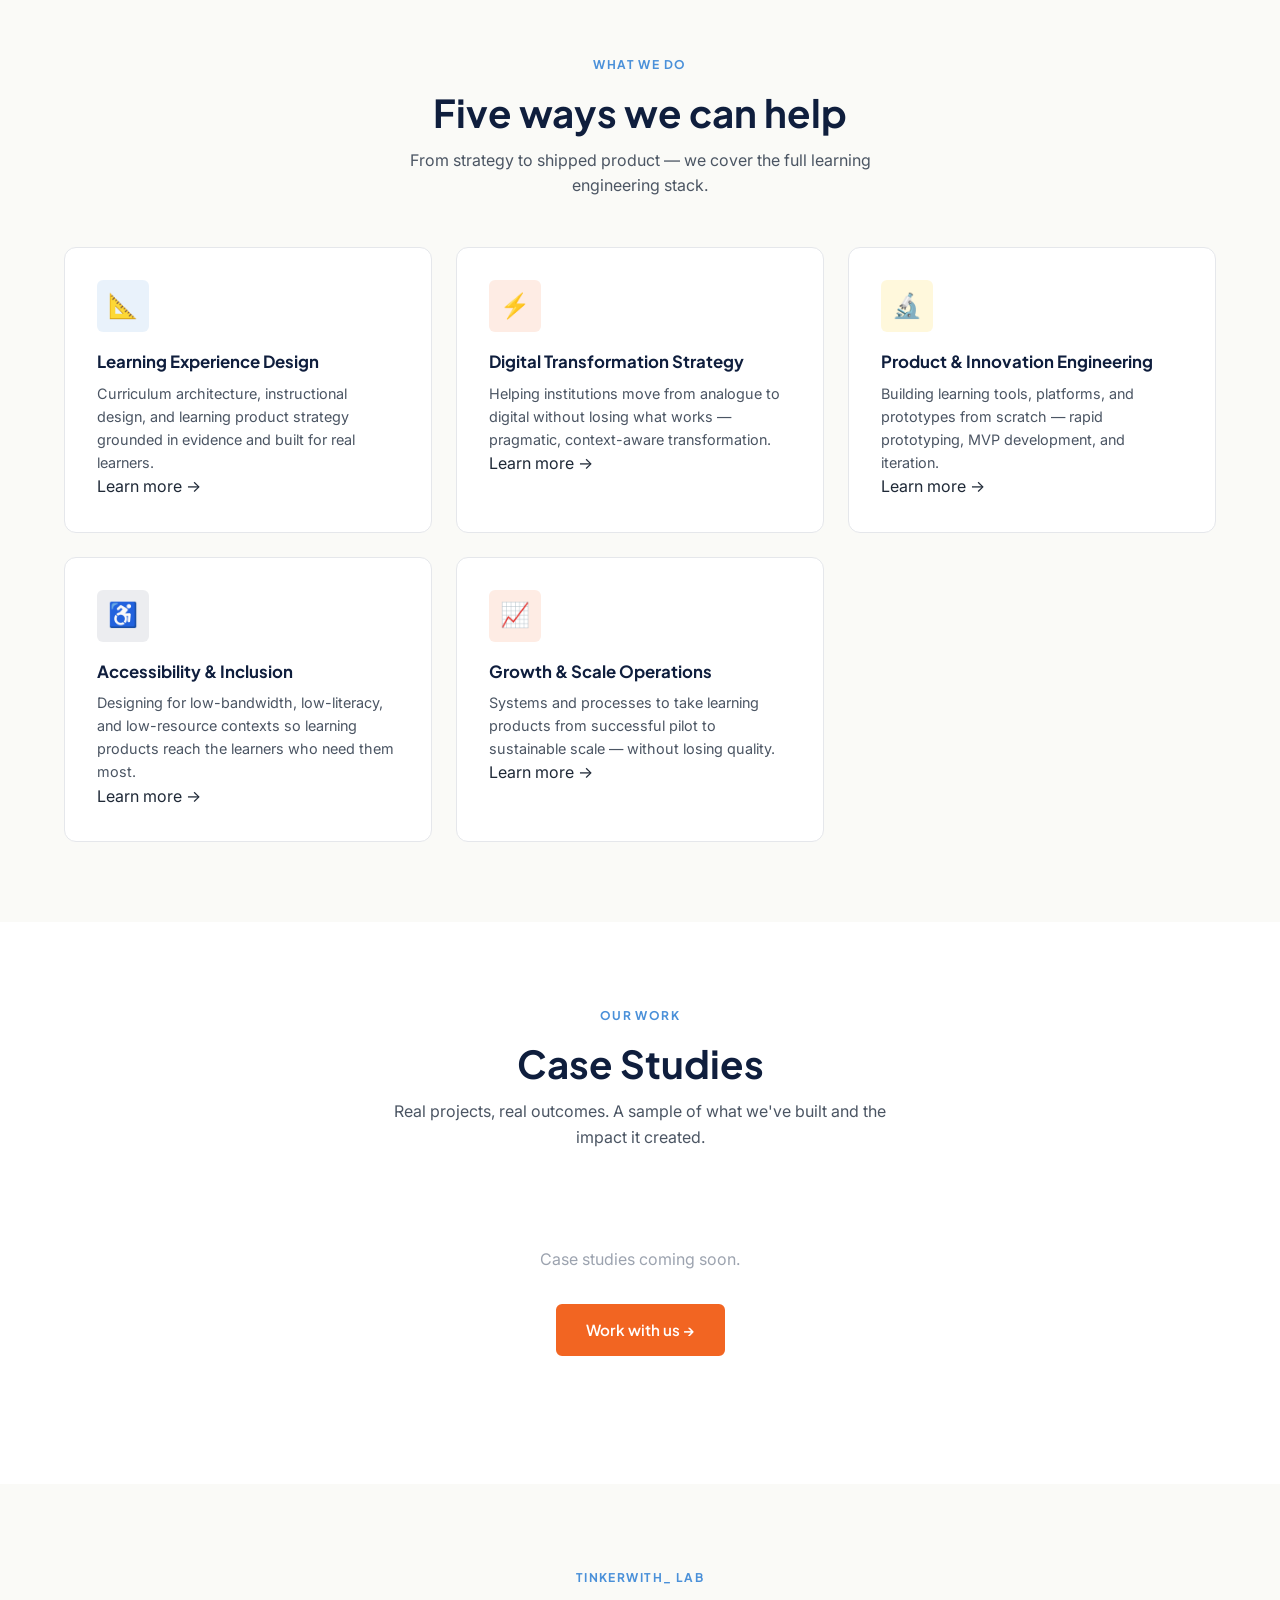
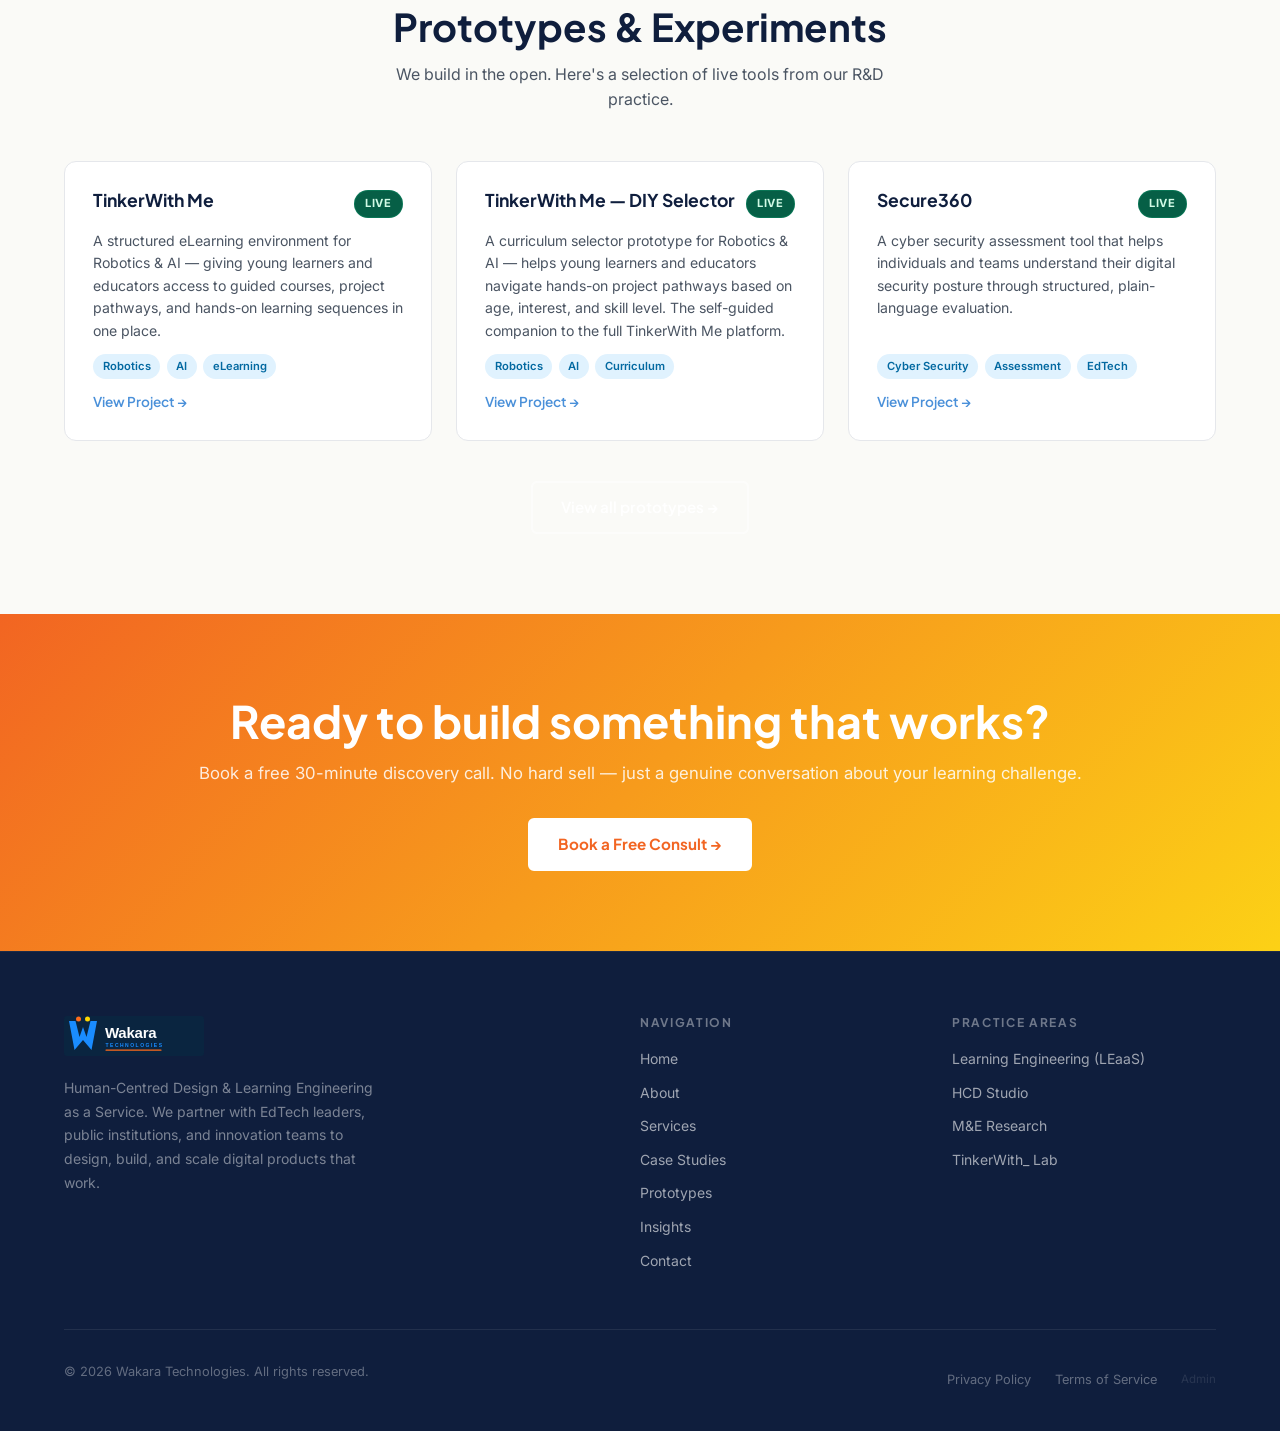
==== commit a23a80a6: "Fix Services dropdown: JS click-toggle, visibility/opacity approach, caret only in desktop nav, corr" ====
--- a/index.html
+++ b/index.html
@@ -33,7 +33,7 @@
         <li><a href="index.html" class="active">Home</a></li>
         <li><a href="about.html">About</a></li>
         <li class="has-dropdown">
-          <a href="services.html">Services</a>
+          <a href="services.html">Services <span class="caret" aria-hidden="true">▾</span></a>
           <div class="nav-dropdown">
             <a href="services.html">Overview</a>
             <a href="hcd.html">HCD Studio</a>
--- a/assets/css/theme.css
+++ b/assets/css/theme.css
@@ -241,44 +241,60 @@
   list-style: none;
 }
 
-.nav-links li.has-dropdown > a::after {
-  content: ' ▾';
-  font-size: .65rem;
-  opacity: .6;
+.nav-links li.has-dropdown > a .caret {
+  display: inline-block;
+  margin-left: .25rem;
+  font-size: .6rem;
+  opacity: .55;
+  transition: transform .2s ease;
   vertical-align: middle;
 }
 
+.nav-links li.has-dropdown.open > a .caret {
+  transform: rotate(180deg);
+}
+
 .nav-dropdown {
-  display: none;
+  visibility: hidden;
+  opacity: 0;
+  pointer-events: none;
   position: absolute;
-  top: calc(100% + .5rem);
-  left: 0;
-  min-width: 180px;
+  top: calc(100% + .75rem);
+  left: 50%;
+  transform: translateX(-50%) translateY(-6px);
+  min-width: 190px;
   background: var(--navy-light);
   border: 1px solid rgba(255,255,255,.1);
   border-radius: var(--radius-sm);
-  box-shadow: 0 8px 24px rgba(0,0,0,.3);
-  z-index: 200;
-  padding: .4rem 0;
-}
-
-.nav-links li.has-dropdown:hover .nav-dropdown,
-.nav-links li.has-dropdown:focus-within .nav-dropdown {
-  display: block;
+  box-shadow: 0 12px 32px rgba(0,0,0,.35);
+  z-index: 500;
+  padding: .5rem 0;
+  transition: opacity .18s ease, transform .18s ease, visibility .18s;
+}
+
+.nav-links li.has-dropdown.open .nav-dropdown {
+  visibility: visible;
+  opacity: 1;
+  pointer-events: auto;
+  transform: translateX(-50%) translateY(0);
 }
 
 .nav-dropdown a {
   display: block;
-  padding: .45rem 1rem;
+  padding: .5rem 1.1rem;
   font-size: .82rem;
+  font-weight: 500;
   color: rgba(255,255,255,.75);
   border-radius: 0;
   white-space: nowrap;
-}
-
-.nav-dropdown a:hover {
+  transition: var(--transition);
+}
+
+.nav-dropdown a:hover,
+.nav-dropdown a.active {
   color: var(--white);
   background: rgba(255,255,255,.07);
+  padding-left: 1.4rem;
 }
 
 .nav-cta {
